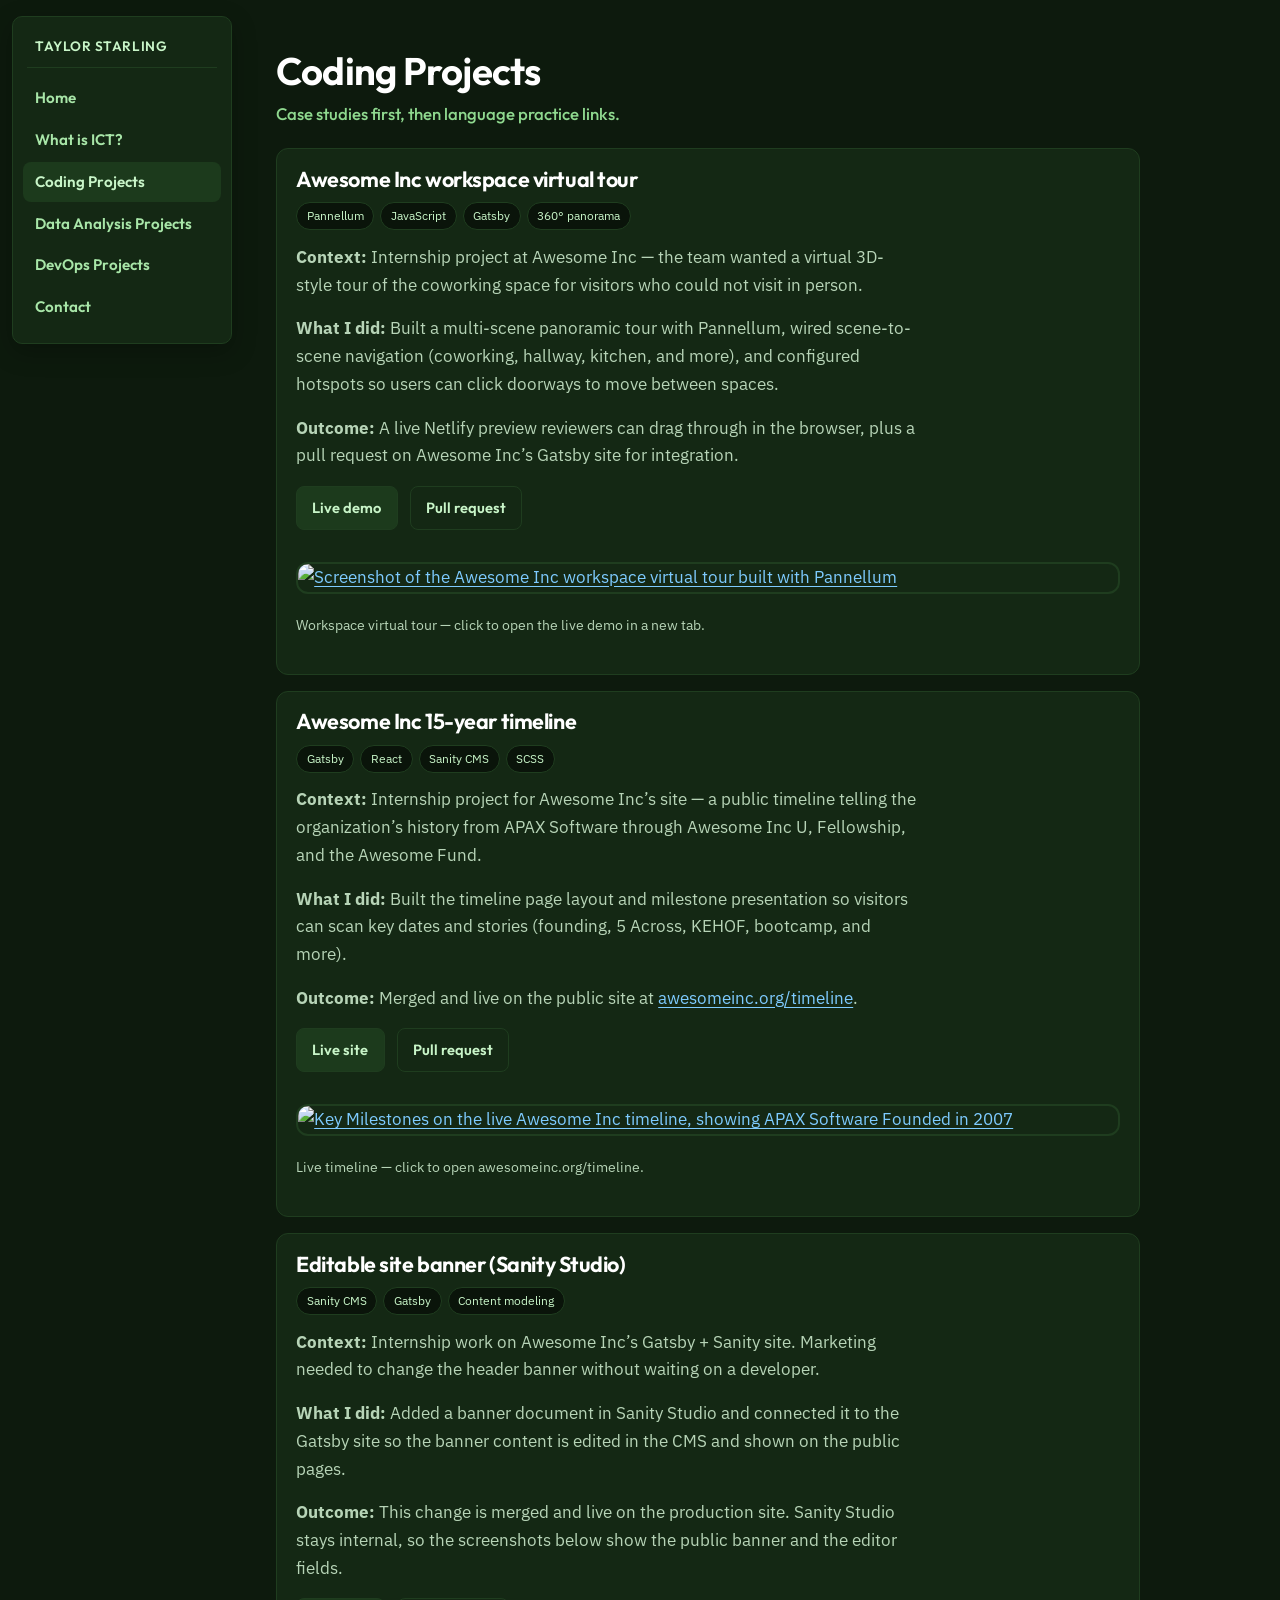
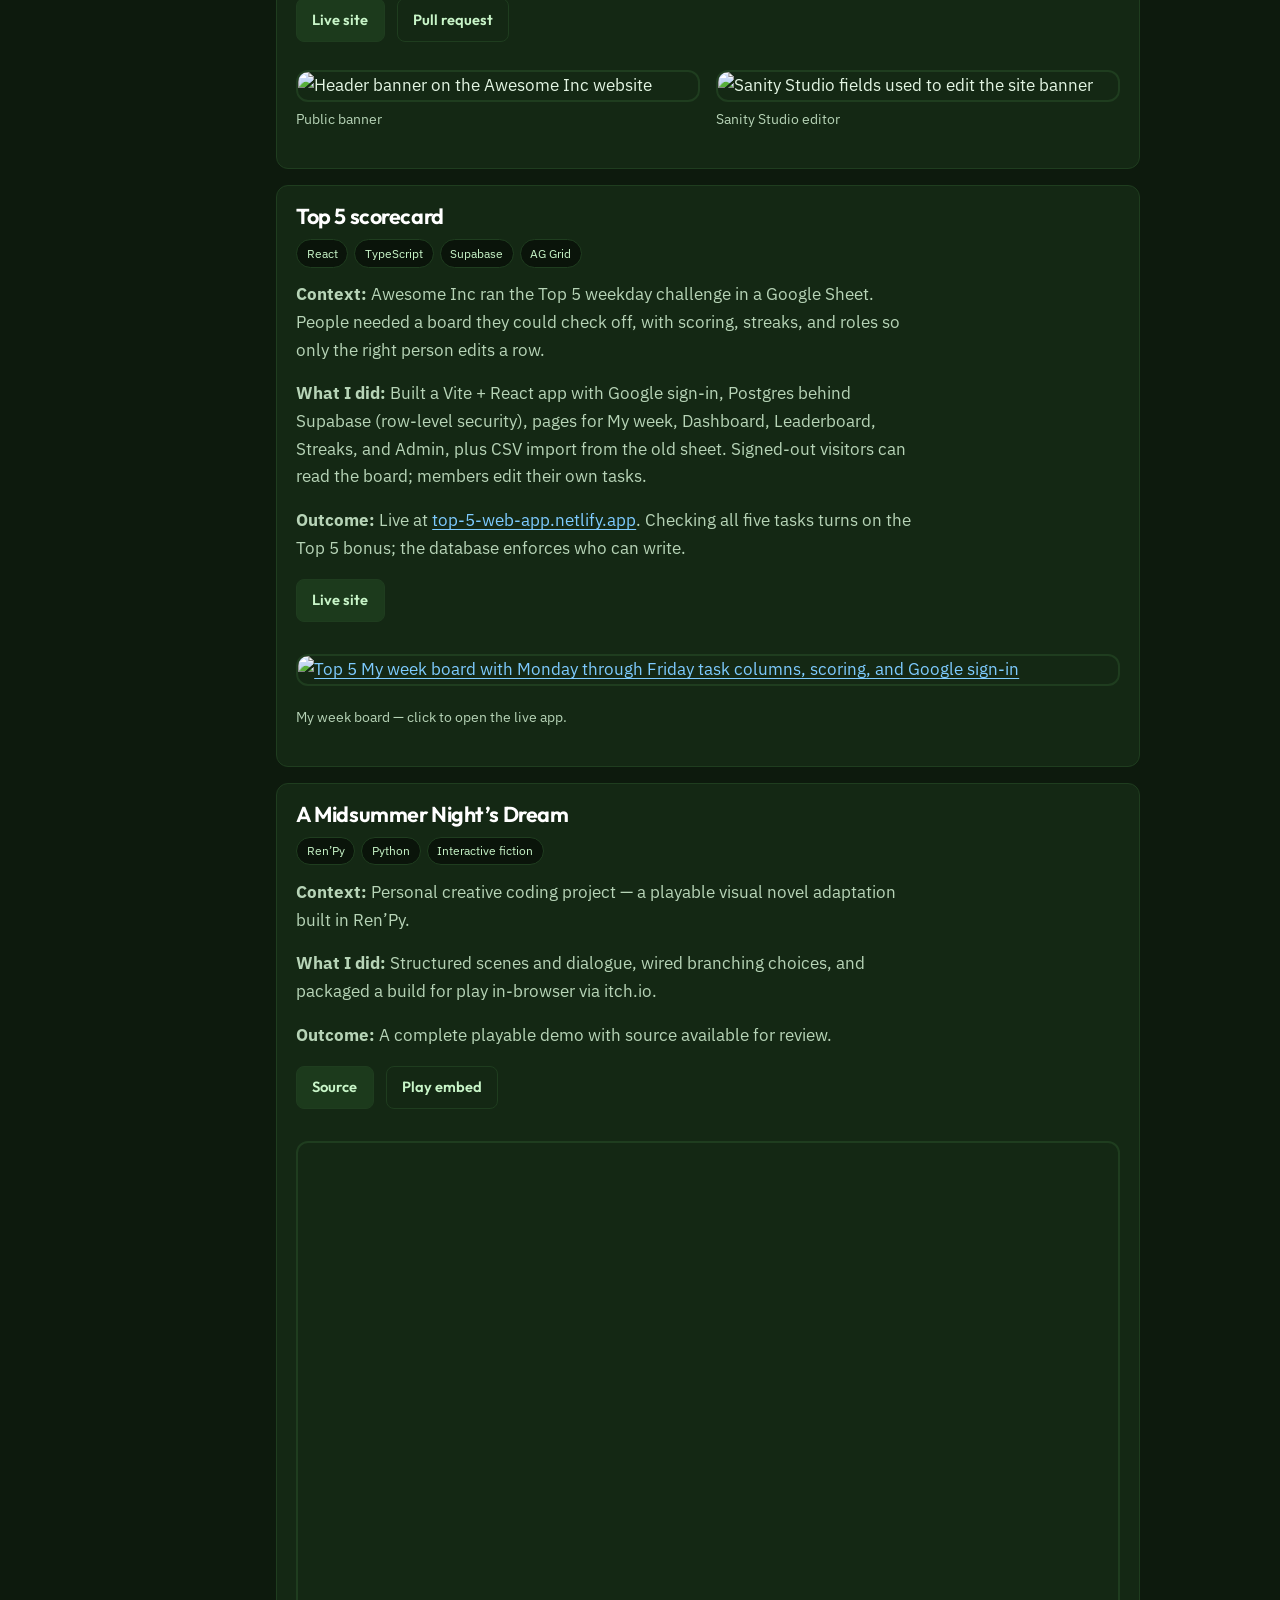
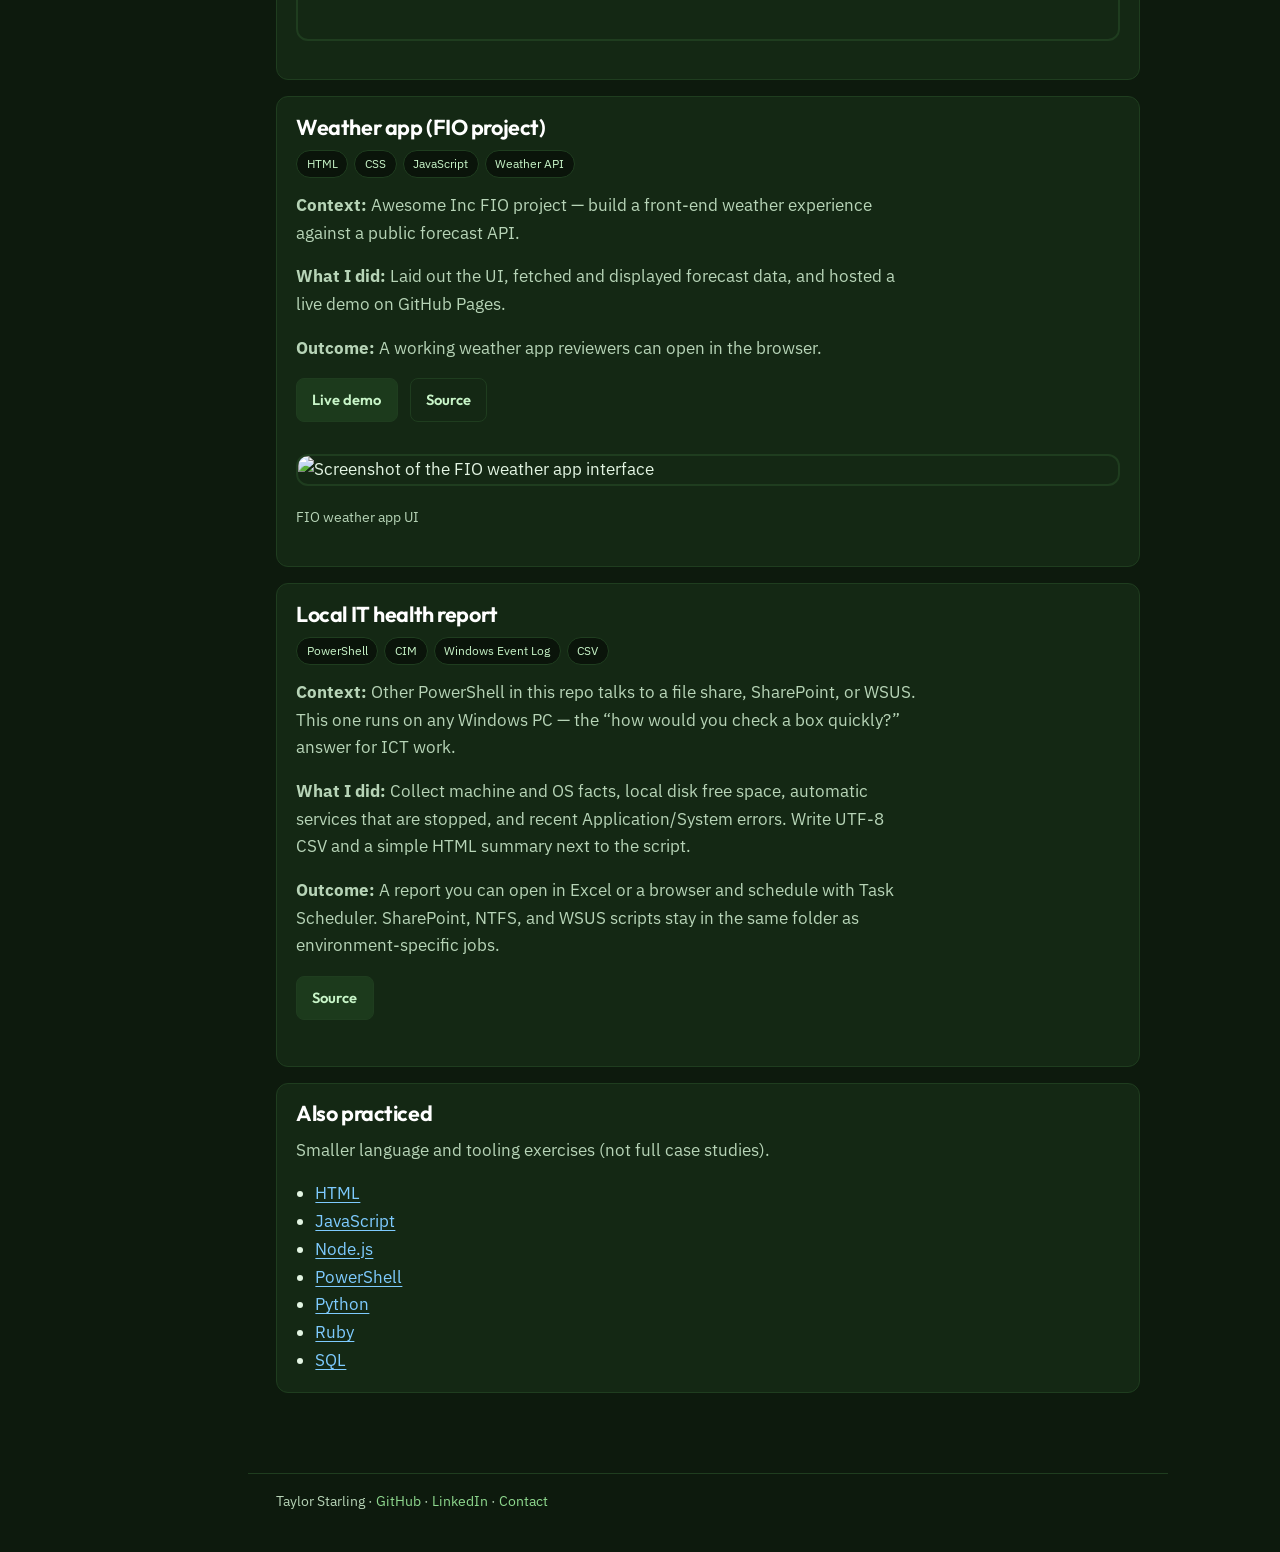
==== Coding_Projects.html @ edfb530f "Added site files" ====
<!DOCTYPE html>
<html lang="en">
  <head>
    <meta charset="UTF-8" />
    <meta name="viewport" content="width=device-width, initial-scale=1.0" />
    <meta
      name="description"
      content="Coding case studies by Taylor Starling: Awesome Inc virtual tour, timeline page, Sanity CMS work, and more."
    />
    <meta property="og:type" content="website" />
    <meta property="og:title" content="Coding Projects — Taylor Starling" />
    <meta
      property="og:description"
      content="Awesome Inc virtual tour, 15-year timeline, Sanity CMS banners, and coding practice examples."
    />
    <meta
      property="og:url"
      content="https://taystarlingtech.neocities.org/Coding_Projects.html"
    />
    <meta
      property="og:image"
      content="https://taystarlingtech.neocities.org/images/greenflowerstech.jpg"
    />
    <meta name="twitter:card" content="summary_large_image" />

    <title>Coding Projects — Taylor Starling</title>

    <link href="/style.css" rel="stylesheet" type="text/css" media="all" />
    <link rel="icon" type="image/png" href="/images/GreenTea.png" />
  </head>

  <body>
    <nav class="sidenav" aria-label="Primary">
      <p class="nav-brand">Taylor Starling</p>
      <a href="/index.html">Home</a>
      <a href="/What_Is_ICT.html">What is ICT?</a>
      <a href="/Coding_Projects.html" aria-current="page">Coding Projects</a>
      <a href="/Data_Analysis_Projects.html">Data Analysis Projects</a>
      <a href="/DevOps_Projects.html">DevOps Projects</a>
      <a href="/Contact.html">Contact</a>
    </nav>

    <main class="main">
      <h1>Coding Projects</h1>
      <p class="tagline">Case studies first, then language practice links.</p>

      <article class="card">
        <h2>Awesome Inc workspace virtual tour</h2>
        <p class="stack">
          <span>Pannellum</span>
          <span>JavaScript</span>
          <span>Gatsby</span>
          <span>360° panorama</span>
        </p>
        <p>
          <strong>Context:</strong> Internship project at Awesome Inc — the team
          wanted a virtual 3D-style tour of the coworking space for visitors
          who could not visit in person.
        </p>
        <p>
          <strong>What I did:</strong> Built a multi-scene panoramic tour with
          Pannellum, wired scene-to-scene navigation (coworking, hallway,
          kitchen, and more), and configured hotspots so users can click
          doorways to move between spaces.
        </p>
        <p>
          <strong>Outcome:</strong> A live Netlify preview reviewers can drag
          through in the browser, plus a pull request on Awesome Inc’s Gatsby
          site for integration.
        </p>
        <p>
          <a class="cta" href="https://pannellum-test--ainc-gatsby-sanity.netlify.app/workspace/tour/">Live demo</a>
          <a class="cta cta-secondary" href="https://github.com/ainc/ainc-gatsby-sanity/pull/579">Pull request</a>
        </p>

        <figure>
          <a href="https://pannellum-test--ainc-gatsby-sanity.netlify.app/workspace/tour/">
            <img
              src="/images/ainc_Pannellum_screenshot.png"
              alt="Screenshot of the Awesome Inc workspace virtual tour built with Pannellum"
              class="responsive"
            />
          </a>
          <figcaption>
            Workspace virtual tour — click to open the live demo in a new tab.
          </figcaption>
        </figure>
      </article>

      <article class="card" id="ainc-timeline">
        <h2>Awesome Inc 15-year timeline</h2>
        <p class="stack">
          <span>Gatsby</span>
          <span>React</span>
          <span>Sanity CMS</span>
          <span>SCSS</span>
        </p>
        <p>
          <strong>Context:</strong> Internship project for Awesome Inc’s site —
          a public timeline telling the organization’s history from APAX
          Software through Awesome Inc U, Fellowship, and the Awesome Fund.
        </p>
        <p>
          <strong>What I did:</strong> Built the timeline page layout and
          milestone presentation so visitors can scan key dates and stories
          (founding, 5 Across, KEHOF, bootcamp, and more).
        </p>
        <p>
          <strong>Outcome:</strong> Merged and live on the public site at
          <a href="https://awesomeinc.org/timeline/">awesomeinc.org/timeline</a>.
        </p>
        <p>
          <a class="cta" href="https://awesomeinc.org/timeline/">Live site</a>
          <a class="cta cta-secondary" href="https://github.com/ainc/ainc-gatsby-sanity/pull/580">Pull request</a>
        </p>
        <figure>
          <a href="https://awesomeinc.org/timeline/">
            <img
              src="/images/timelinesnip.png"
              alt="Key Milestones on the live Awesome Inc timeline, showing APAX Software Founded in 2007"
              class="responsive"
            />
          </a>
          <figcaption>
            Live timeline — click to open awesomeinc.org/timeline.
          </figcaption>
        </figure>
      </article>

      <article class="card">
        <h2>Editable site banner (Sanity Studio)</h2>
        <p class="stack">
          <span>Sanity CMS</span>
          <span>Gatsby</span>
          <span>Content modeling</span>
        </p>
        <p>
          <strong>Context:</strong> Internship work on Awesome Inc’s Gatsby +
          Sanity site. Marketing needed to change the header banner without
          waiting on a developer.
        </p>
        <p>
          <strong>What I did:</strong> Added a banner document in Sanity Studio
          and connected it to the Gatsby site so the banner content is edited
          in the CMS and shown on the public pages.
        </p>
        <p>
          <strong>Outcome:</strong> This change is merged and live on the
          production site. Sanity Studio stays internal, so the screenshots
          below show the public banner and the editor fields.
        </p>
        <p>
          <a class="cta" href="https://www.awesomeinc.org/">Live site</a>
          <a class="cta cta-secondary" href="https://github.com/ainc/ainc-gatsby-sanity/pull/586">Pull request</a>
        </p>
        <div class="gallery">
          <figure>
            <img
              src="/images/BannerSnip.png"
              alt="Header banner on the Awesome Inc website"
              class="responsive"
            />
            <figcaption>Public banner</figcaption>
          </figure>
          <figure>
            <img
              src="/images/studioCMSBanner.png"
              alt="Sanity Studio fields used to edit the site banner"
              class="responsive"
            />
            <figcaption>Sanity Studio editor</figcaption>
          </figure>
        </div>
      </article>

      <article class="card" id="top-5">
        <h2>Top 5 scorecard</h2>
        <p class="stack">
          <span>React</span>
          <span>TypeScript</span>
          <span>Supabase</span>
          <span>AG Grid</span>
        </p>
        <p>
          <strong>Context:</strong> Awesome Inc ran the Top 5 weekday challenge
          in a Google Sheet. People needed a board they could check off, with
          scoring, streaks, and roles so only the right person edits a row.
        </p>
        <p>
          <strong>What I did:</strong> Built a Vite + React app with Google
          sign-in, Postgres behind Supabase (row-level security), pages for
          My week, Dashboard, Leaderboard, Streaks, and Admin, plus CSV import
          from the old sheet. Signed-out visitors can read the board; members
          edit their own tasks.
        </p>
        <p>
          <strong>Outcome:</strong> Live at
          <a href="https://top-5-web-app.netlify.app/">top-5-web-app.netlify.app</a>.
          Checking all five tasks turns on the Top 5 bonus; the database
          enforces who can write.
        </p>
        <p>
          <a class="cta" href="https://top-5-web-app.netlify.app/">Live site</a>
        </p>
        <figure>
          <a href="https://top-5-web-app.netlify.app/">
            <img
              src="/images/top5snip.png"
              alt="Top 5 My week board with Monday through Friday task columns, scoring, and Google sign-in"
              class="responsive"
            />
          </a>
          <figcaption>
            My week board — click to open the live app.
          </figcaption>
        </figure>
      </article>

      <article class="card">
        <h2>A Midsummer Night’s Dream</h2>
        <p class="stack">
          <span>Ren’Py</span>
          <span>Python</span>
          <span>Interactive fiction</span>
        </p>
        <p>
          <strong>Context:</strong> Personal creative coding project — a playable
          visual novel adaptation built in Ren’Py.
        </p>
        <p>
          <strong>What I did:</strong> Structured scenes and dialogue, wired
          branching choices, and packaged a build for play in-browser via itch.io.
        </p>
        <p>
          <strong>Outcome:</strong> A complete playable demo with source available
          for review.
        </p>
        <p>
          <a class="cta" href="https://github.com/taystarlingtech/A-Midsummer-Nights-Dream">Source</a>
          <a class="cta cta-secondary" href="https://itch.io/embed-upload/17731059?color=333333">Play embed</a>
        </p>

        <div class="game-container">
          <iframe
            src="https://itch.io/embed-upload/17731059?color=333333"
            title="A Midsummer Night’s Dream — playable embed"
            allow="fullscreen; autoplay; encrypted-media"
            allowfullscreen
            loading="eager"
            width="100%"
            height="100%">
          </iframe>
        </div>
      </article>

      <article class="card">
        <h2>Weather app (FIO project)</h2>
        <p class="stack">
          <span>HTML</span>
          <span>CSS</span>
          <span>JavaScript</span>
          <span>Weather API</span>
        </p>
        <p>
          <strong>Context:</strong> Awesome Inc FIO project — build a front-end
          weather experience against a public forecast API.
        </p>
        <p>
          <strong>What I did:</strong> Laid out the UI, fetched and displayed
          forecast data, and hosted a live demo on GitHub Pages.
        </p>
        <p>
          <strong>Outcome:</strong> A working weather app reviewers can open in
          the browser.
        </p>
        <p>
          <a class="cta" href="https://taystarlingtech.github.io/Awesome-Inc-FIO-Project/">Live demo</a>
          <a class="cta cta-secondary" href="https://github.com/taystarlingtech/Awesome-Inc-FIO-Project">Source</a>
        </p>
        <figure>
          <img
            src="/images/FIO_App_Snap.png"
            alt="Screenshot of the FIO weather app interface"
            class="responsive"
          />
          <figcaption>FIO weather app UI</figcaption>
        </figure>
      </article>

      <article class="card" id="it-health-report">
        <h2>
          <a href="https://github.com/taystarlingtech/Coding-Practice-Examples/tree/main/Powershell/Local%20IT%20Health%20Report">Local IT health report</a>
        </h2>
        <p class="stack">
          <span>PowerShell</span>
          <span>CIM</span>
          <span>Windows Event Log</span>
          <span>CSV</span>
        </p>
        <p>
          <strong>Context:</strong> Other PowerShell in this repo talks to a
          file share, SharePoint, or WSUS. This one runs on any Windows PC —
          the “how would you check a box quickly?” answer for ICT work.
        </p>
        <p>
          <strong>What I did:</strong> Collect machine and OS facts, local disk
          free space, automatic services that are stopped, and recent
          Application/System errors. Write UTF-8 CSV and a simple HTML summary
          next to the script.
        </p>
        <p>
          <strong>Outcome:</strong> A report you can open in Excel or a browser
          and schedule with Task Scheduler. SharePoint, NTFS, and WSUS scripts
          stay in the same folder as environment-specific jobs.
        </p>
        <p>
          <a class="cta" href="https://github.com/taystarlingtech/Coding-Practice-Examples/tree/main/Powershell/Local%20IT%20Health%20Report">Source</a>
        </p>
      </article>

      <article class="card">
        <h2>
          <a href="https://github.com/taystarlingtech/Coding-Practice-Examples">
            Also practiced
          </a>
        </h2>
        <p>Smaller language and tooling exercises (not full case studies).</p>
        <ul class="project-list">
          <li>
            <a href="https://github.com/taystarlingtech/Coding-Practice-Examples/tree/main/HTML">HTML</a>
          </li>
          <li>
            <a href="https://github.com/taystarlingtech/Coding-Practice-Examples/tree/main/Javascript/">JavaScript</a>
          </li>
          <li>
            <a href="https://github.com/taystarlingtech/Coding-Practice-Examples/tree/main/Node%20JS">Node.js</a>
          </li>
          <li>
            <a href="https://github.com/taystarlingtech/Coding-Practice-Examples/tree/main/Powershell">PowerShell</a>
          </li>
          <li>
            <a href="https://github.com/taystarlingtech/Coding-Practice-Examples/tree/main/Python">Python</a>
          </li>
          <li>
            <a href="https://github.com/taystarlingtech/Coding-Practice-Examples/tree/main/Ruby">Ruby</a>
          </li>
          <li>
            <a href="https://github.com/taystarlingtech/Coding-Practice-Examples/tree/main/SQL">SQL</a>
          </li>
        </ul>
      </article>
    </main>

    <footer class="site-footer">
      <p>
        Taylor Starling ·
        <a href="https://github.com/taystarlingtech">GitHub</a> ·
        <a href="https://www.linkedin.com/in/taystarlingtech">LinkedIn</a> ·
        <a href="/Contact.html">Contact</a>
      </p>
    </footer>
  </body>
</html>
---- style.css ----
@import url("https://fonts.googleapis.com/css2?family=Outfit:wght@400;500;600;700&family=IBM+Plex+Sans:wght@400;500;600&display=swap");

:root {
  --bg: #0d1a0d;
  --bg-elevated: #142814;
  --bg-hover: #1c3a1c;
  --border: #1f3d1f;
  --text: #e3f5e3;
  --muted: #b7d4b7;
  --accent: #8fd98f;
  --accent-strong: #c8f5c8;
  --link: #7ecbff;
  --nav-width: 220px;
  --radius: 10px;
}

*,
*::before,
*::after {
  box-sizing: border-box;
}

html {
  scroll-behavior: smooth;
}

/* Base page styling */
body {
  background-color: #0d1a0d; /* deep forest green */
  background:
    radial-gradient(1200px 600px at 10% -10%, #163316 0%, transparent 55%),
    var(--bg);
  color: #e3f5e3; /* soft light green */
  font-family: "IBM Plex Sans", Verdana, sans-serif;
  font-size: 1.05rem;
  line-height: 1.65;
  margin: 0;
  padding: 0;
}

h1, h2, h3 {
  font-family: Outfit, Verdana, sans-serif;
  font-weight: 650;
  line-height: 1.2;
  letter-spacing: -0.02em;
  color: #fff;
}

h1 { font-size: clamp(1.8rem, 3vw, 2.4rem); margin: 0 0 0.4rem; }
h2 { font-size: 1.35rem; margin: 1.6rem 0 0.6rem; }

h2 a {
  color: inherit;
  text-decoration: none;
}

h2 a:hover {
  color: var(--accent-strong);
  text-decoration: underline;
}

p { margin: 0 0 1rem; max-width: 62ch; color: var(--muted); }

a {
  color: var(--link);
  text-underline-offset: 3px;
}

a:hover { color: #fff; }

.nav-brand {
  margin: 0 4px 10px;
  padding: 4px 8px 10px;
  border-bottom: 1px solid var(--border);
  font-family: Outfit, sans-serif;
  font-size: 0.85rem;
  font-weight: 600;
  letter-spacing: 0.04em;
  text-transform: uppercase;
  color: var(--accent-strong);
  max-width: none;
}

.cta {
  display: inline-block;
  margin: 0 0.5rem 0.75rem 0;
  padding: 0.55rem 0.95rem;
  border-radius: 8px;
  background: var(--bg-hover);
  border: 1px solid var(--border);
  color: var(--accent-strong);
  font-family: Outfit, sans-serif;
  font-size: 0.92rem;
  font-weight: 600;
  text-decoration: none;
}

.cta:hover {
  color: #fff;
  background: #234723;
}

.cta-secondary {
  background: transparent;
}

/* Sidebar navigation (desktop) */
.sidenav {
  width: var(--nav-width);
  position: fixed;
  z-index: 1000;
  top: 16px;
  left: 12px;
  background: #142814; /* dark muted green */
  overflow-x: hidden;
  padding: 14px 10px;
  border-radius: var(--radius);
  border: 1px solid #1f3d1f;
  box-shadow: 0 8px 24px rgba(0, 0, 0, 0.25);
}

.sidenav a {
  padding: 10px 12px;
  margin: 2px 0;
  text-decoration: none;
  font-size: 0.95rem;
  color: #a8e6a8; /* accessible green */
  display: block;
  font-weight: 600;
  font-family: Outfit, sans-serif;
  line-height: 1.3;
  border-radius: 8px;
}

.sidenav a:hover,
.sidenav a:focus-visible {
  color: #ffffff; /* high contrast */
  background-color: #1c3a1c;
  outline: none;
}

.sidenav a[aria-current="page"] {
  background: var(--bg-hover);
  color: var(--accent-strong);
}

/* Main content area */
.main {
  margin-left: calc(var(--nav-width) + 28px); /* space for sidebar */
  margin-top: 24px;
  padding: 24px 28px 64px;
  font-size: 1.05rem;
  line-height: 1.65;
  color: #e3f5e3;
  width: auto;
  max-width: 920px;
  min-height: 100vh; /* ensures content doesn't collapse */
}

/* Replace WordPress block behavior */
.content-block {
  width: 100%;
  max-width: none;
  margin: 1.5rem 0; /* increased spacing so links don't hide */
}

/* Responsive images */
.responsive {
  max-width: min(100%, 640px);
  height: auto;
  display: block;
  margin: 1.25rem 0;
  border-radius: 12px;
  border: 2px solid #1f3d1f;
}

/* Responsive iframe wrapper */
.game-container {
  position: relative;
  width: 100%;
  max-width: 800px;      /* centers nicely */
  height: 500px;         /* FIXED height so it doesn't push content down */
  margin: 20px 0;        /* sits with the text column */
  overflow: hidden;
  border-radius: 12px;
  border: 2px solid #1f3d1f;
}

/* Make iframe fill the container */
.game-container iframe {
  position: absolute;
  top: 0;
  left: 0;
  width: 100%;
  height: 100%;
  border: none;
  display: block;
}

/* Optional extras — only apply if you add these classes in HTML later */
.card {
  background: var(--bg-elevated);
  border: 1px solid var(--border);
  border-radius: 12px;
  padding: 1.1rem 1.2rem;
  margin: 1rem 0;
  max-width: none;
}

.card h2 { margin-top: 0; }

.card .responsive,
.card .game-container {
  max-width: 100%;
}

.code-sample {
  margin: 1rem 0 0.4rem;
  padding: 0.9rem 1rem;
  overflow-x: auto;
  max-width: 100%;
  background: #0a140a;
  border: 1px solid var(--border);
  border-radius: 8px;
  color: #d7f0d7;
  font-family: "IBM Plex Mono", Consolas, "Courier New", monospace;
  font-size: 0.78rem;
  line-height: 1.45;
}

.code-sample code {
  font-family: inherit;
  white-space: pre;
}

.artifact-note {
  margin: 0 0 0.25rem;
  font-size: 0.85rem;
  color: var(--muted);
  max-width: none;
}

figure {
  margin: 0 0 1.25rem;
}

figcaption {
  margin-top: 0.4rem;
  font-size: 0.85rem;
  color: var(--muted);
}

.gallery {
  display: grid;
  grid-template-columns: repeat(auto-fit, minmax(240px, 1fr));
  gap: 1rem;
}

.gallery .responsive {
  width: 100%;
  max-width: none;
  margin: 0;
}

.project-list {
  margin: 0.5rem 0 0;
  padding-left: 1.2rem;
}

.contact-list {
  list-style: none;
  margin: 0;
  padding: 0;
  max-width: 40rem;
}

.contact-list li {
  display: grid;
  grid-template-columns: 6.5rem 1fr;
  gap: 0.75rem;
  padding: 0.75rem 0;
  border-bottom: 1px solid var(--border);
}

.contact-label {
  font-family: Outfit, sans-serif;
  font-size: 0.85rem;
  font-weight: 600;
  color: var(--accent);
}

.hero-image {
  max-width: min(100%, 520px);
}

.feature-grid {
  display: grid;
  grid-template-columns: repeat(auto-fit, minmax(min(100%, 340px), 1fr));
  gap: 0.85rem;
  margin: 0.5rem 0 1.5rem;
}

.feature-card {
  margin: 0;
}

.feature-card h3 {
  margin: 0 0 0.4rem;
  font-family: Outfit, Verdana, sans-serif;
  font-size: 1.05rem;
  font-weight: 600;
  color: #fff;
}

.feature-card h3 a {
  color: inherit;
  text-decoration: none;
}

.feature-card h3 a:hover {
  color: var(--accent-strong);
  text-decoration: underline;
}

.feature-card p {
  margin: 0;
  font-size: 0.92rem;
}

.tile-grid {
  display: grid;
  grid-template-columns: repeat(auto-fit, minmax(min(100%, 260px), 1fr));
  gap: 0.85rem;
  margin: 0.75rem 0 1.75rem;
}

.tile-card {
  margin: 0;
  display: flex;
  flex-direction: column;
}

.tile-card .tile-num {
  margin: 0 0 0.15rem;
  font-family: Outfit, sans-serif;
  font-size: 0.75rem;
  font-weight: 600;
  letter-spacing: 0.06em;
  color: var(--accent);
  max-width: none;
}

.tile-card h2 {
  margin: 0 0 0.45rem;
  font-size: 1.08rem;
}

.tile-card > p:last-of-type {
  margin-bottom: 0;
}

.tile-card .cta {
  margin-bottom: 0;
}

.tile-card figure {
  margin: 0.35rem 0 0.85rem;
}

.tile-card .responsive {
  width: 100%;
  max-width: none;
  margin: 0;
}

.stack {
  display: flex;
  flex-wrap: wrap;
  gap: 6px;
  margin: 0 0 0.85rem;
  max-width: none;
}

.stack span {
  background: #0a140a;
  border: 1px solid var(--border);
  border-radius: 999px;
  padding: 0.2rem 0.6rem;
  font-size: 0.75rem;
  color: var(--accent-strong);
}

.site-footer {
  margin-left: calc(var(--nav-width) + 28px);
  max-width: 920px;
  padding: 0 28px 40px;
  border-top: 1px solid var(--border);
}

.site-footer p {
  margin: 1rem 0 0;
  font-size: 0.85rem;
  color: var(--muted);
  max-width: none;
}

.site-footer a {
  color: var(--accent);
  text-decoration: none;
}

.site-footer a:hover {
  color: #fff;
  text-decoration: underline;
}

.skills {
  display: flex;
  flex-wrap: wrap;
  gap: 8px;
  padding: 0;
  margin: 1rem 0 1.5rem;
  list-style: none;
  max-width: none;
}

.skills li {
  background: var(--bg-elevated);
  border: 1px solid var(--border);
  border-radius: 999px;
  padding: 0.35rem 0.75rem;
  font-size: 0.85rem;
  color: var(--accent-strong);
}

.tagline {
  margin: 0 0 1.25rem;
  font-family: Outfit, sans-serif;
  font-size: 1.05rem;
  font-weight: 500;
  color: var(--accent);
  max-width: none;
}

#data-quality-checker,
#web-scraping-pipeline,
#csv-to-sql-loader,
#api-data-extractor,
#incremental-data-loader,
#sql-reporting-workshop,
#it-health-report,
#top-5,
#ainc-timeline {
  scroll-margin-top: 1rem;
}

/* Mobile layout */
@media screen and (max-width: 720px) {

  /* Top bar stays in document flow so titles are never hidden under it */
  .sidenav {
    width: 100%;
    position: sticky;
    top: 0;
    left: 0;
    z-index: 1000;
    border-radius: 0;
    padding: 8px 6px;
    text-align: center;
    background: #142814;
    border-bottom: 2px solid #1f3d1f;
    display: flex;
    flex-wrap: wrap;
    justify-content: center;
    box-shadow: none;
    overflow: visible;
  }

  .sidenav a {
    font-size: 0.82rem;
    padding: 8px 10px;
    display: inline-block;
  }

  .main {
    margin-left: 0;
    margin-top: 0;
    font-size: 17px;
    padding: 16px 16px 48px;
  }

  .game-container {
    height: 350px;   /* smaller height for phones */
    max-width: 100%;
  }

  .nav-brand {
    width: 100%;
    margin: 0 0 4px;
    padding: 2px 8px 6px;
    border-bottom: 1px solid var(--border);
    text-align: center;
  }

  .contact-list li {
    grid-template-columns: 1fr;
    gap: 0.2rem;
  }

  .site-footer {
    margin-left: 0;
    padding: 0 16px 32px;
  }

  #data-quality-checker,
  #web-scraping-pipeline,
  #csv-to-sql-loader,
  #api-data-extractor,
  #incremental-data-loader,
  #sql-reporting-workshop,
  #it-health-report,
  #top-5,
  #ainc-timeline {
    scroll-margin-top: 8rem;
  }

  h1 {
    scroll-margin-top: 8rem;
  }
}

/* Extra small screens */
@media screen and (max-width: 600px) {
  .sidenav a {
    font-size: 16px;
    padding: 8px;
  }
  .game-container {
    height: 350px;   /* smaller height for phones */
    max-width: 100%;
  }
  .main {
    font-size: 17px;
  }
}
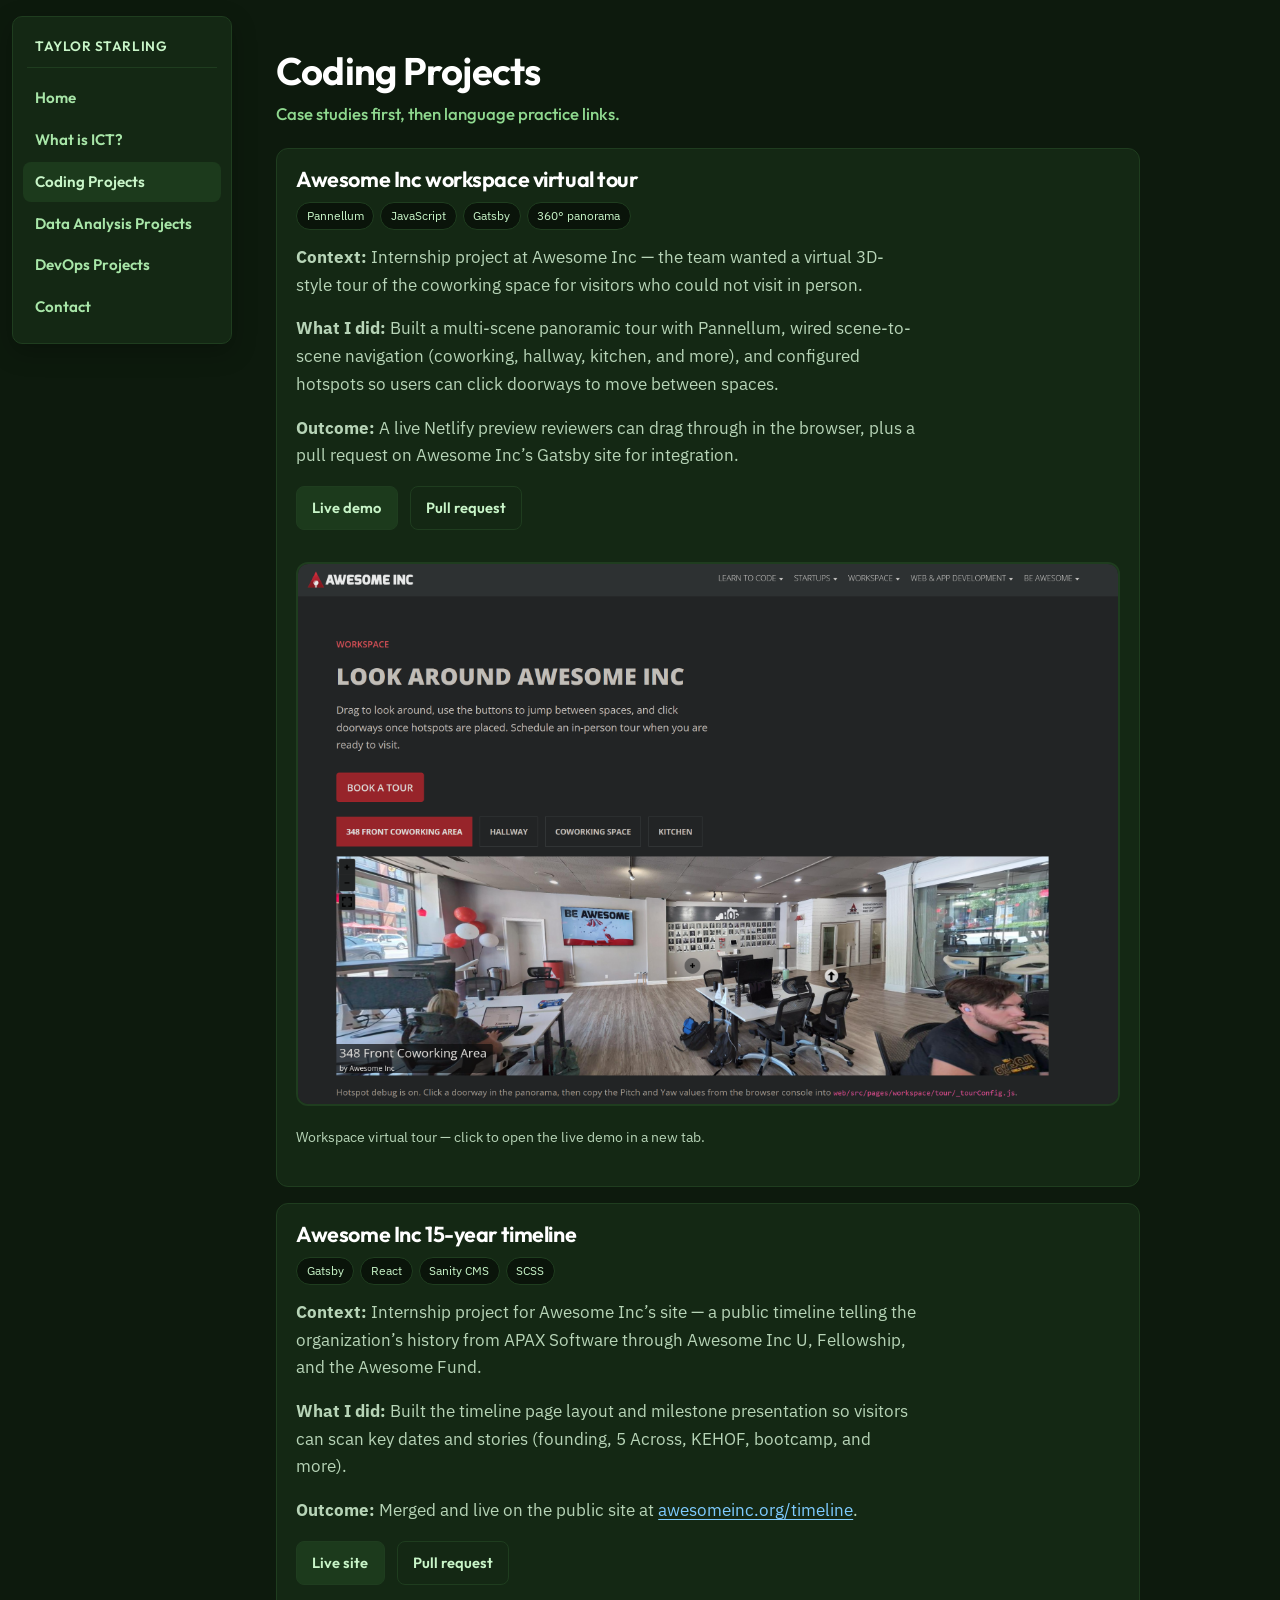
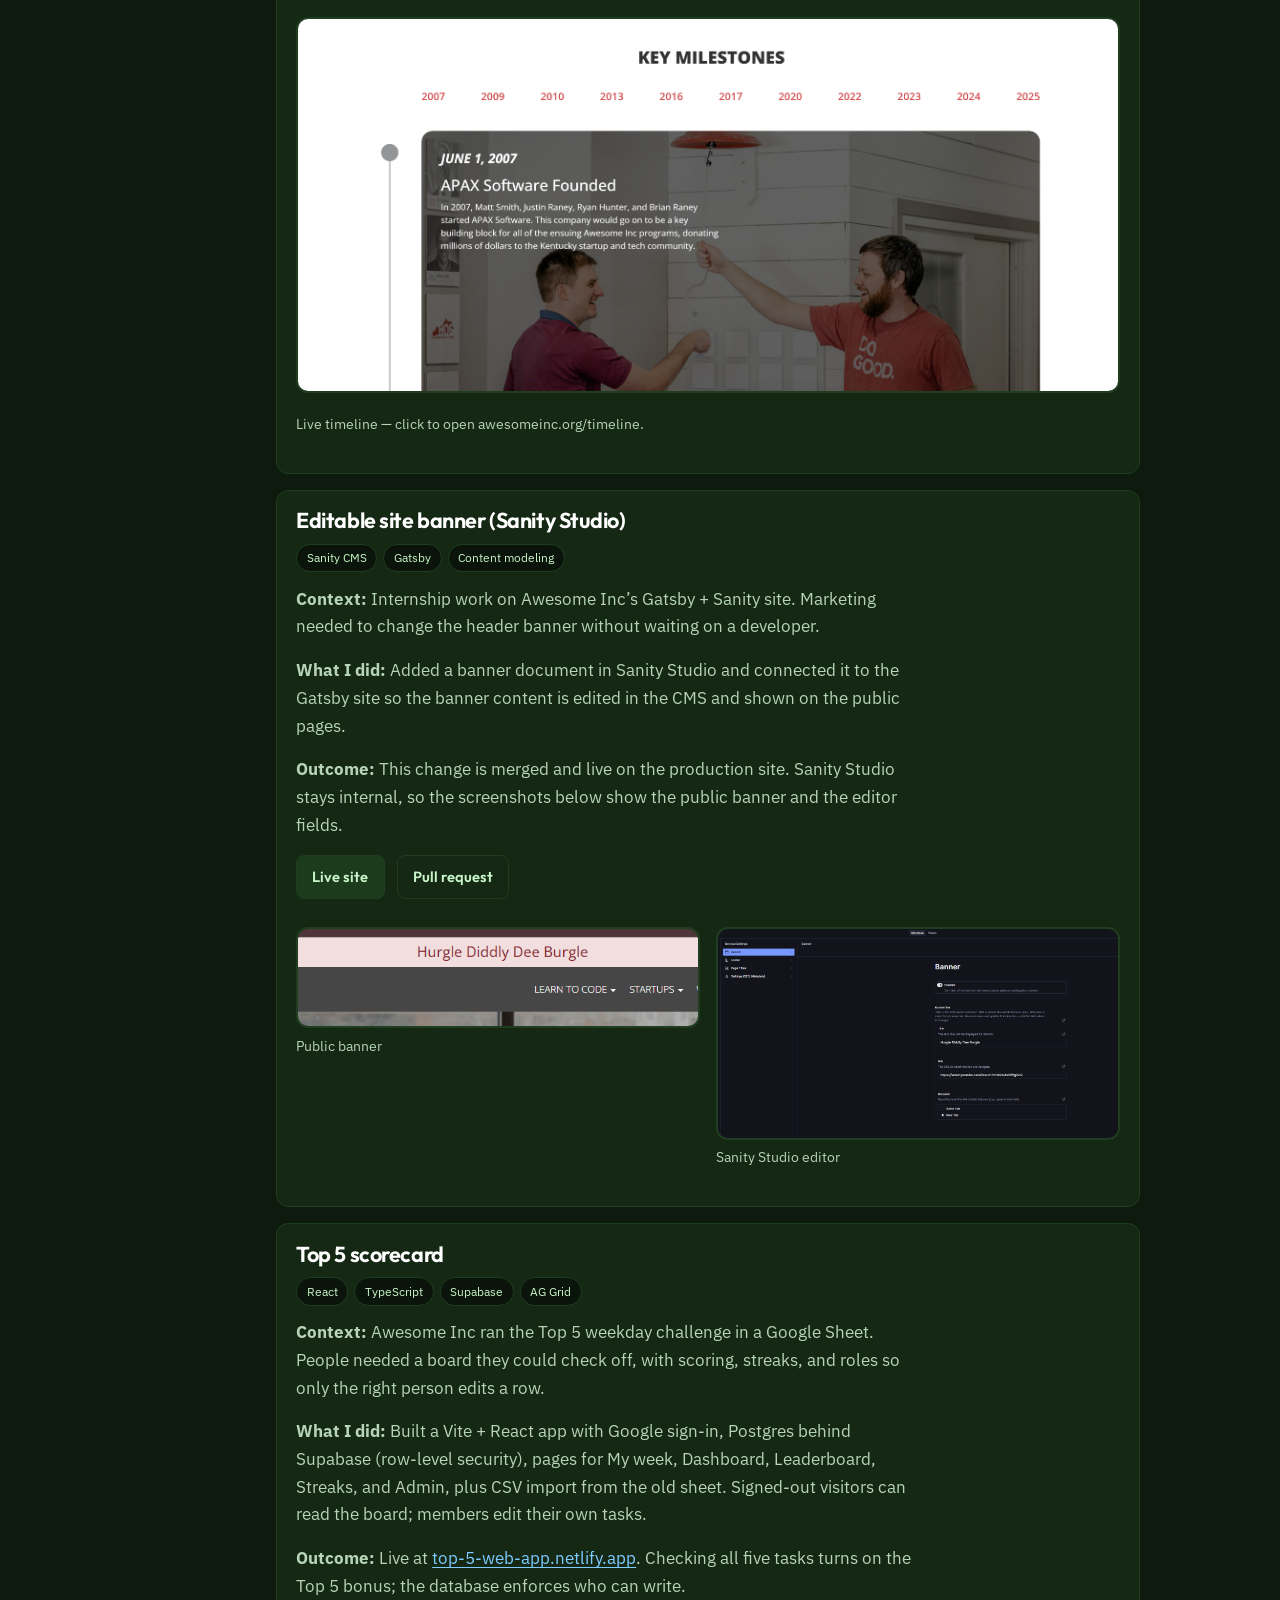
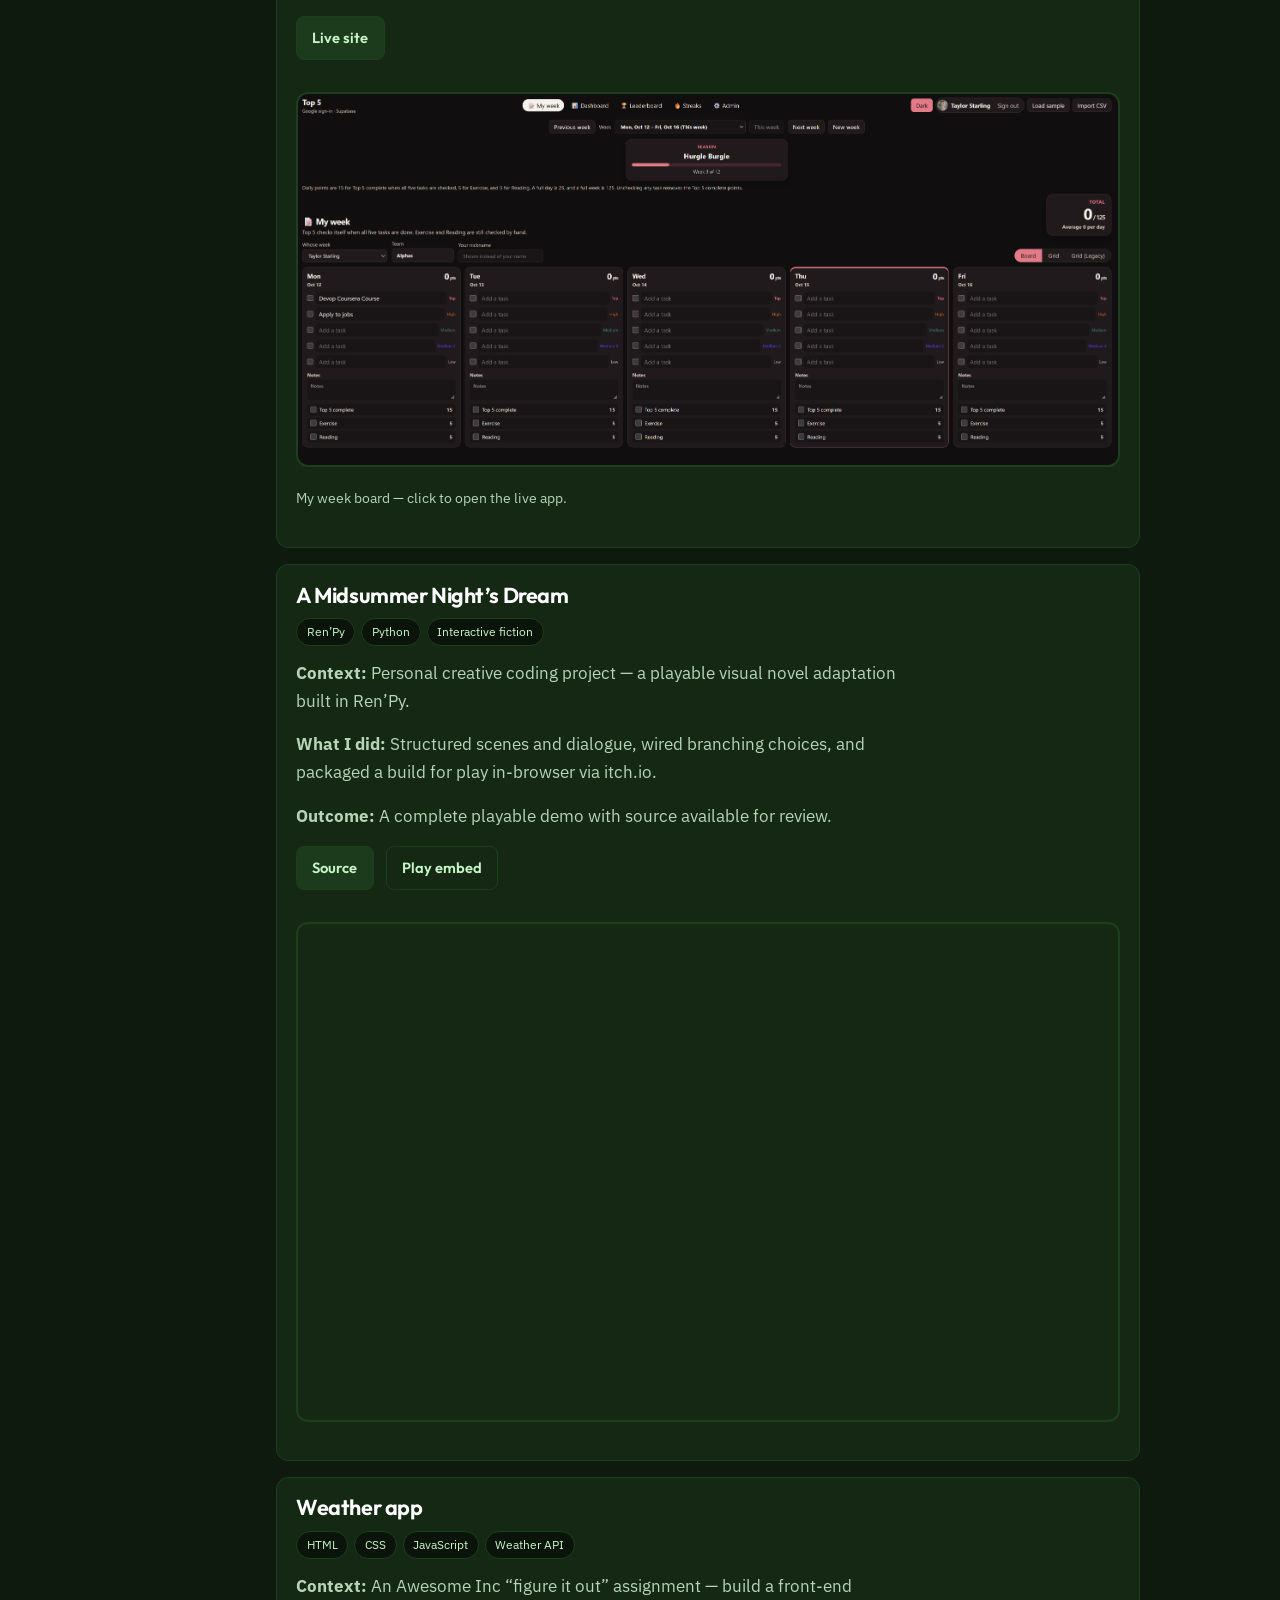
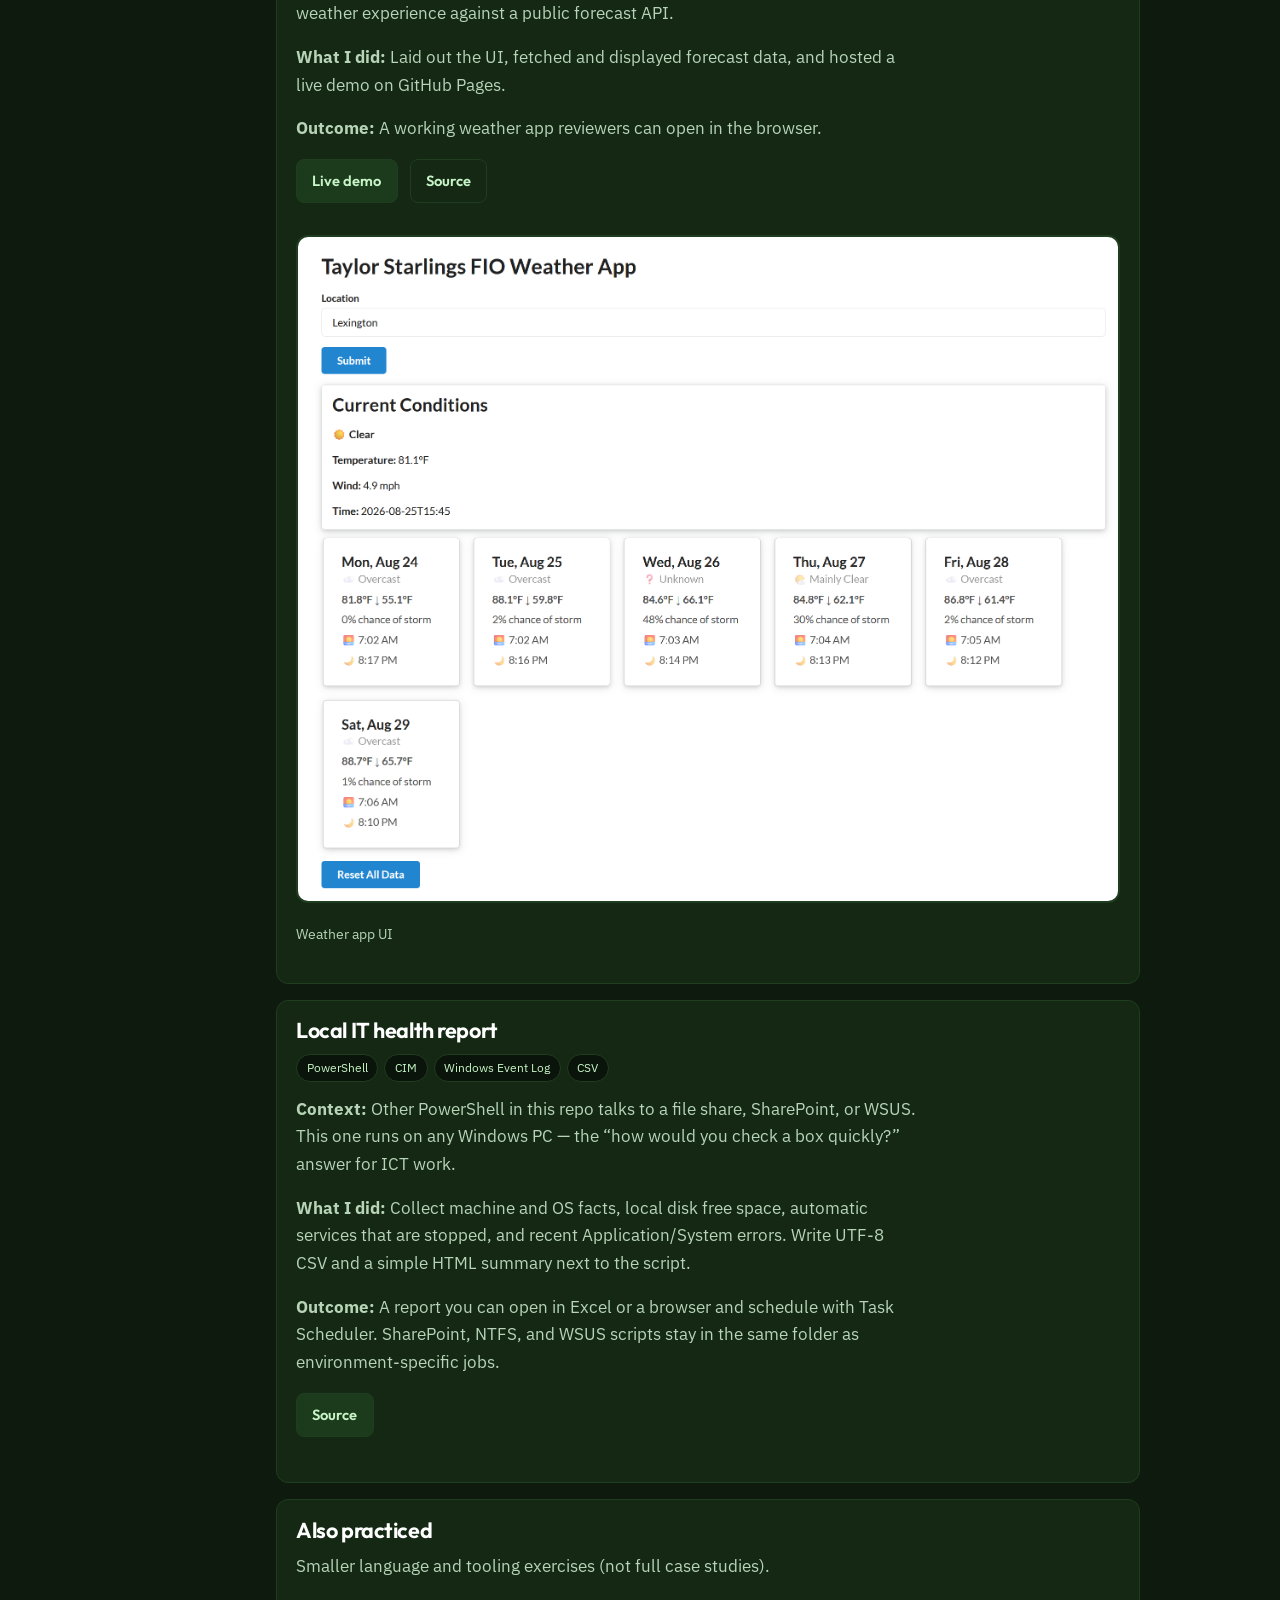
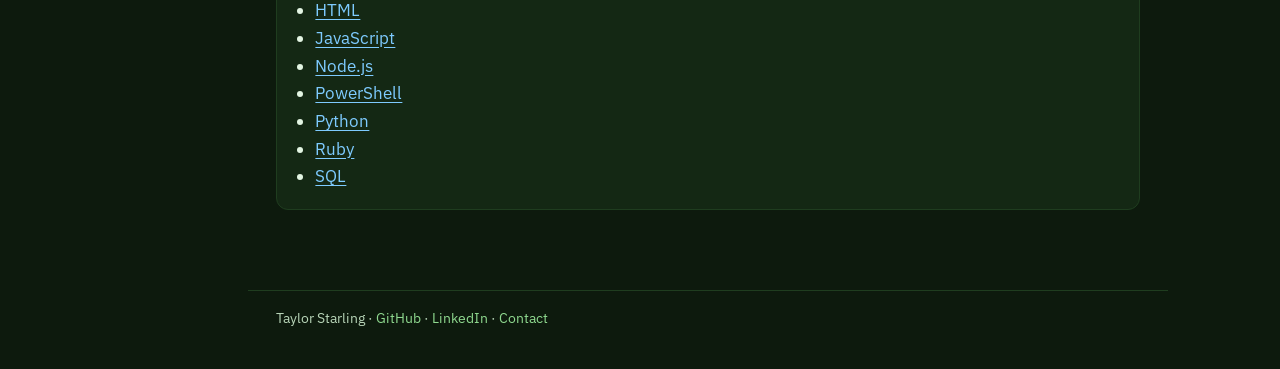
==== commit e6a45f55: "FIO means figure it out fix" ====
--- a/Coding_Projects.html
+++ b/Coding_Projects.html
@@ -254,7 +254,7 @@
       </article>
 
       <article class="card">
-        <h2>Weather app (FIO project)</h2>
+        <h2>Weather app</h2>
         <p class="stack">
           <span>HTML</span>
           <span>CSS</span>
@@ -262,8 +262,8 @@
           <span>Weather API</span>
         </p>
         <p>
-          <strong>Context:</strong> Awesome Inc FIO project — build a front-end
-          weather experience against a public forecast API.
+          <strong>Context:</strong> An Awesome Inc “figure it out” assignment —
+          build a front-end weather experience against a public forecast API.
         </p>
         <p>
           <strong>What I did:</strong> Laid out the UI, fetched and displayed
@@ -280,10 +280,10 @@
         <figure>
           <img
             src="/images/FIO_App_Snap.png"
-            alt="Screenshot of the FIO weather app interface"
+            alt="Screenshot of the weather app interface"
             class="responsive"
           />
-          <figcaption>FIO weather app UI</figcaption>
+          <figcaption>Weather app UI</figcaption>
         </figure>
       </article>
 
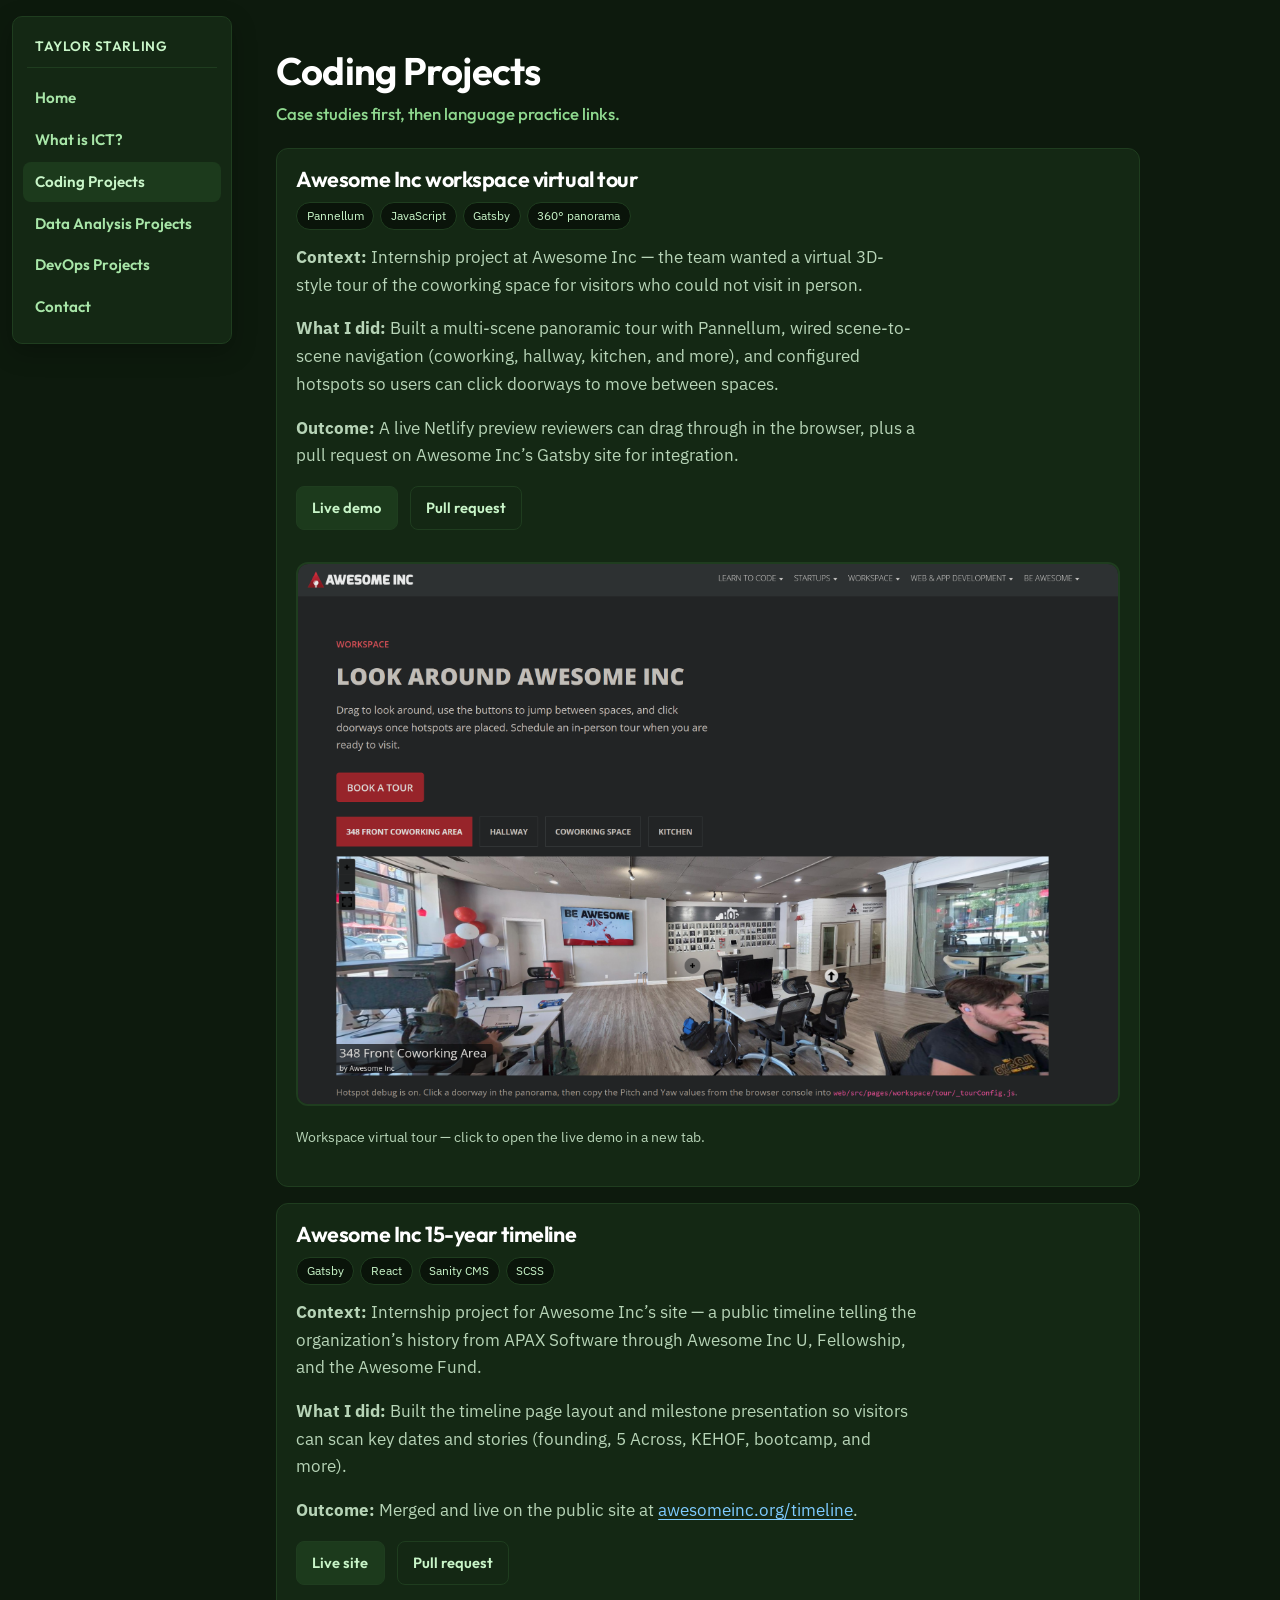
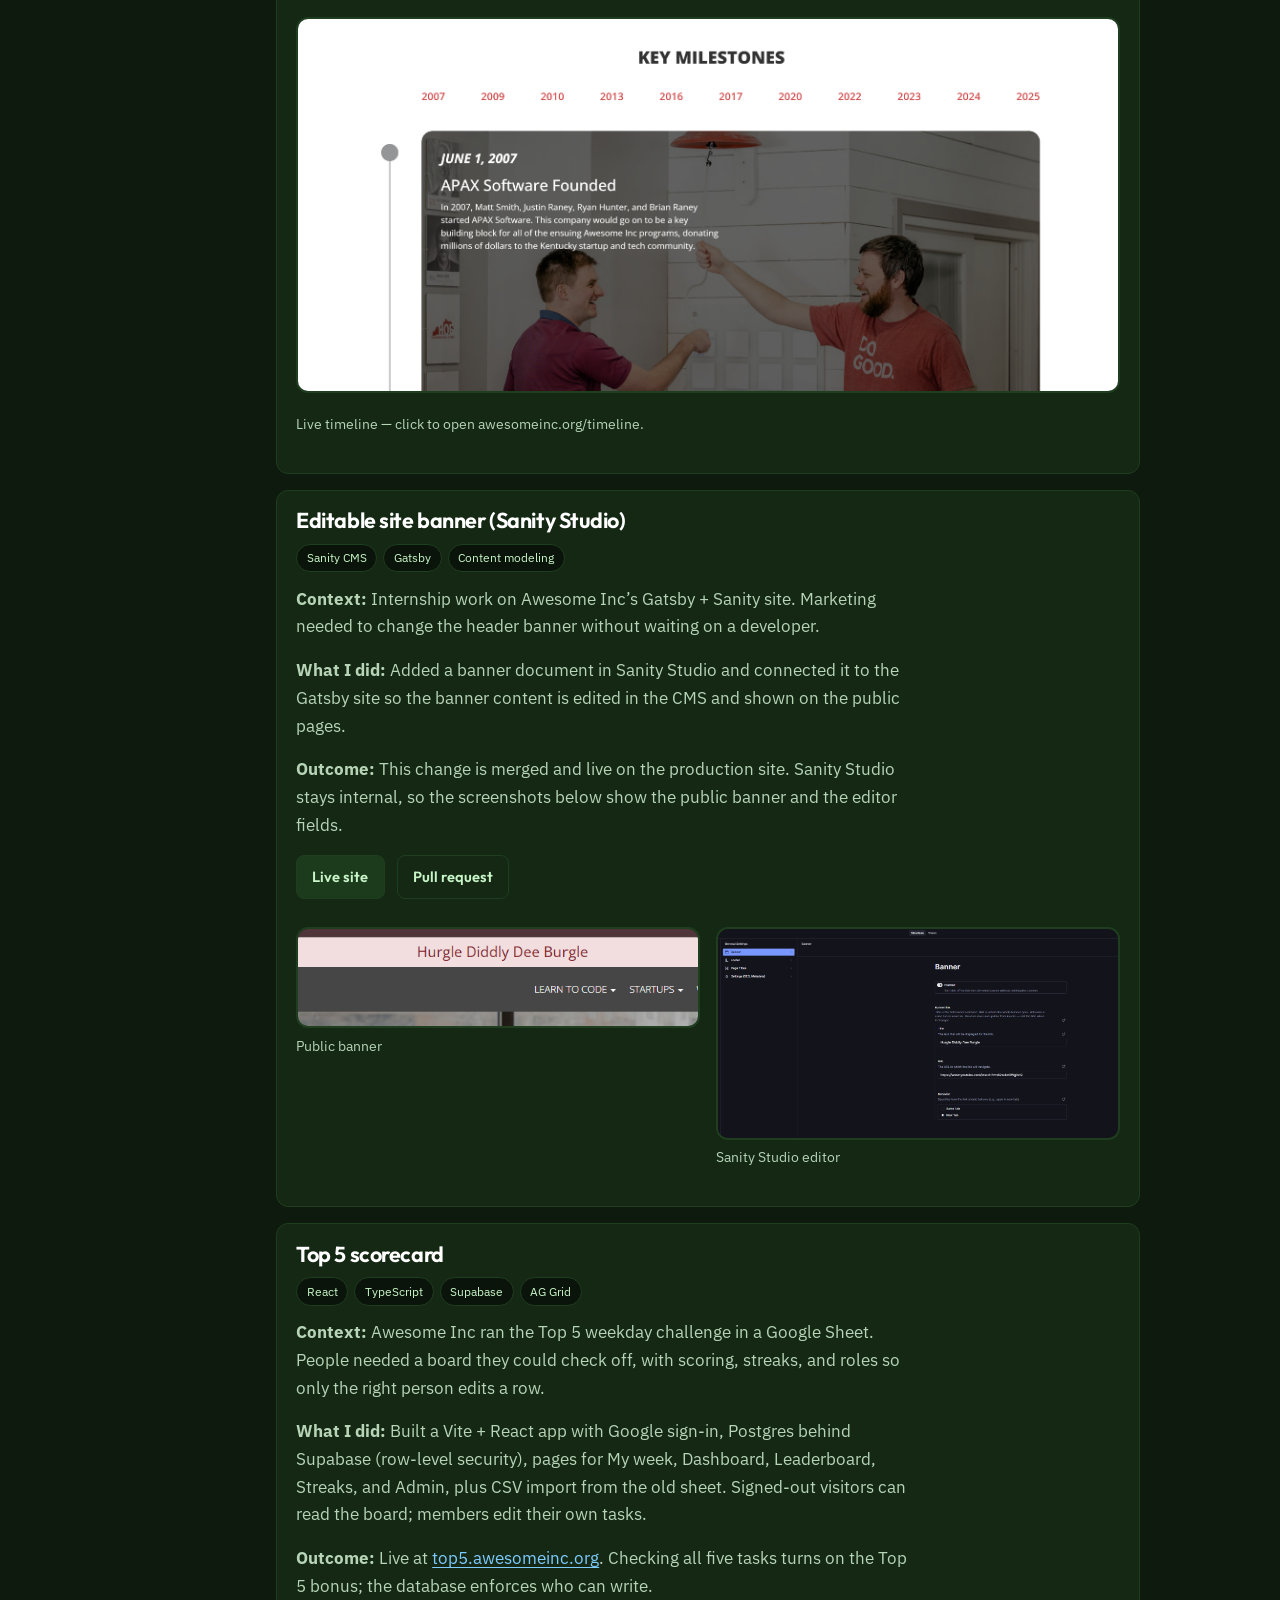
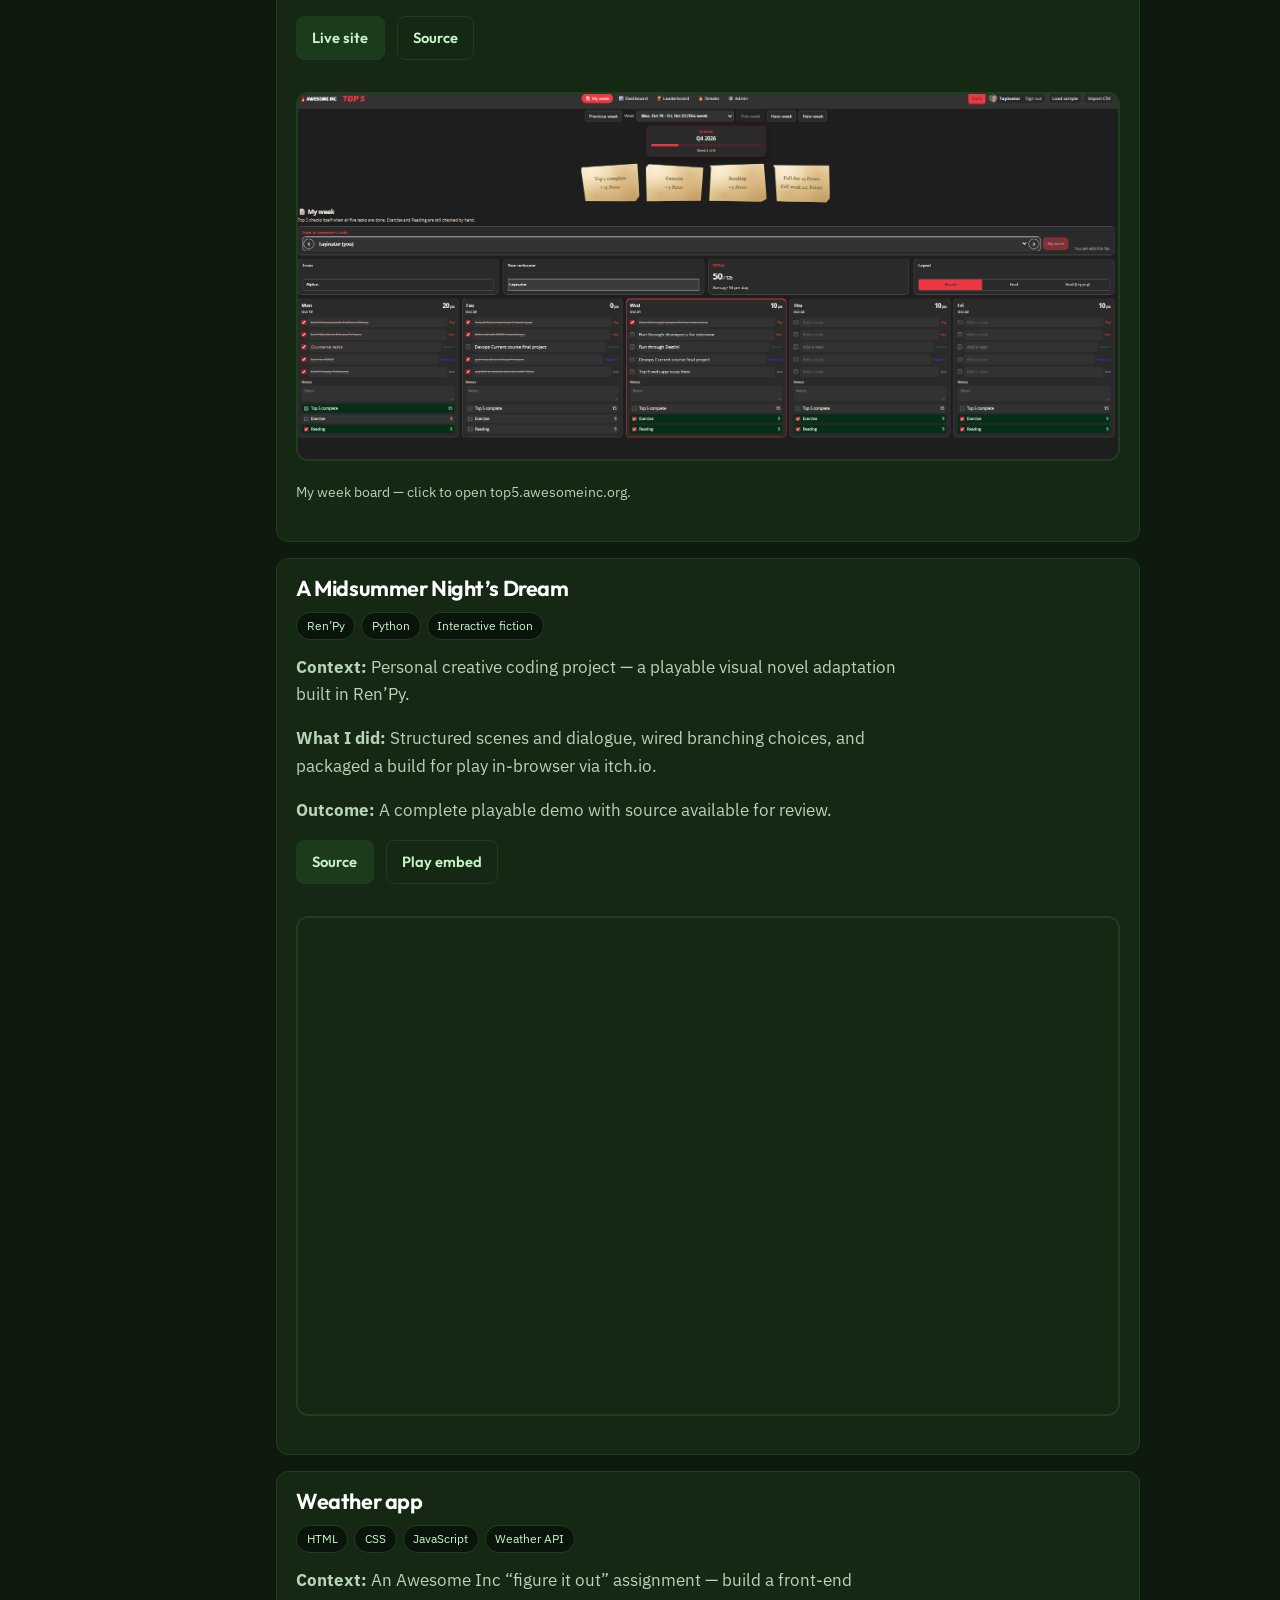
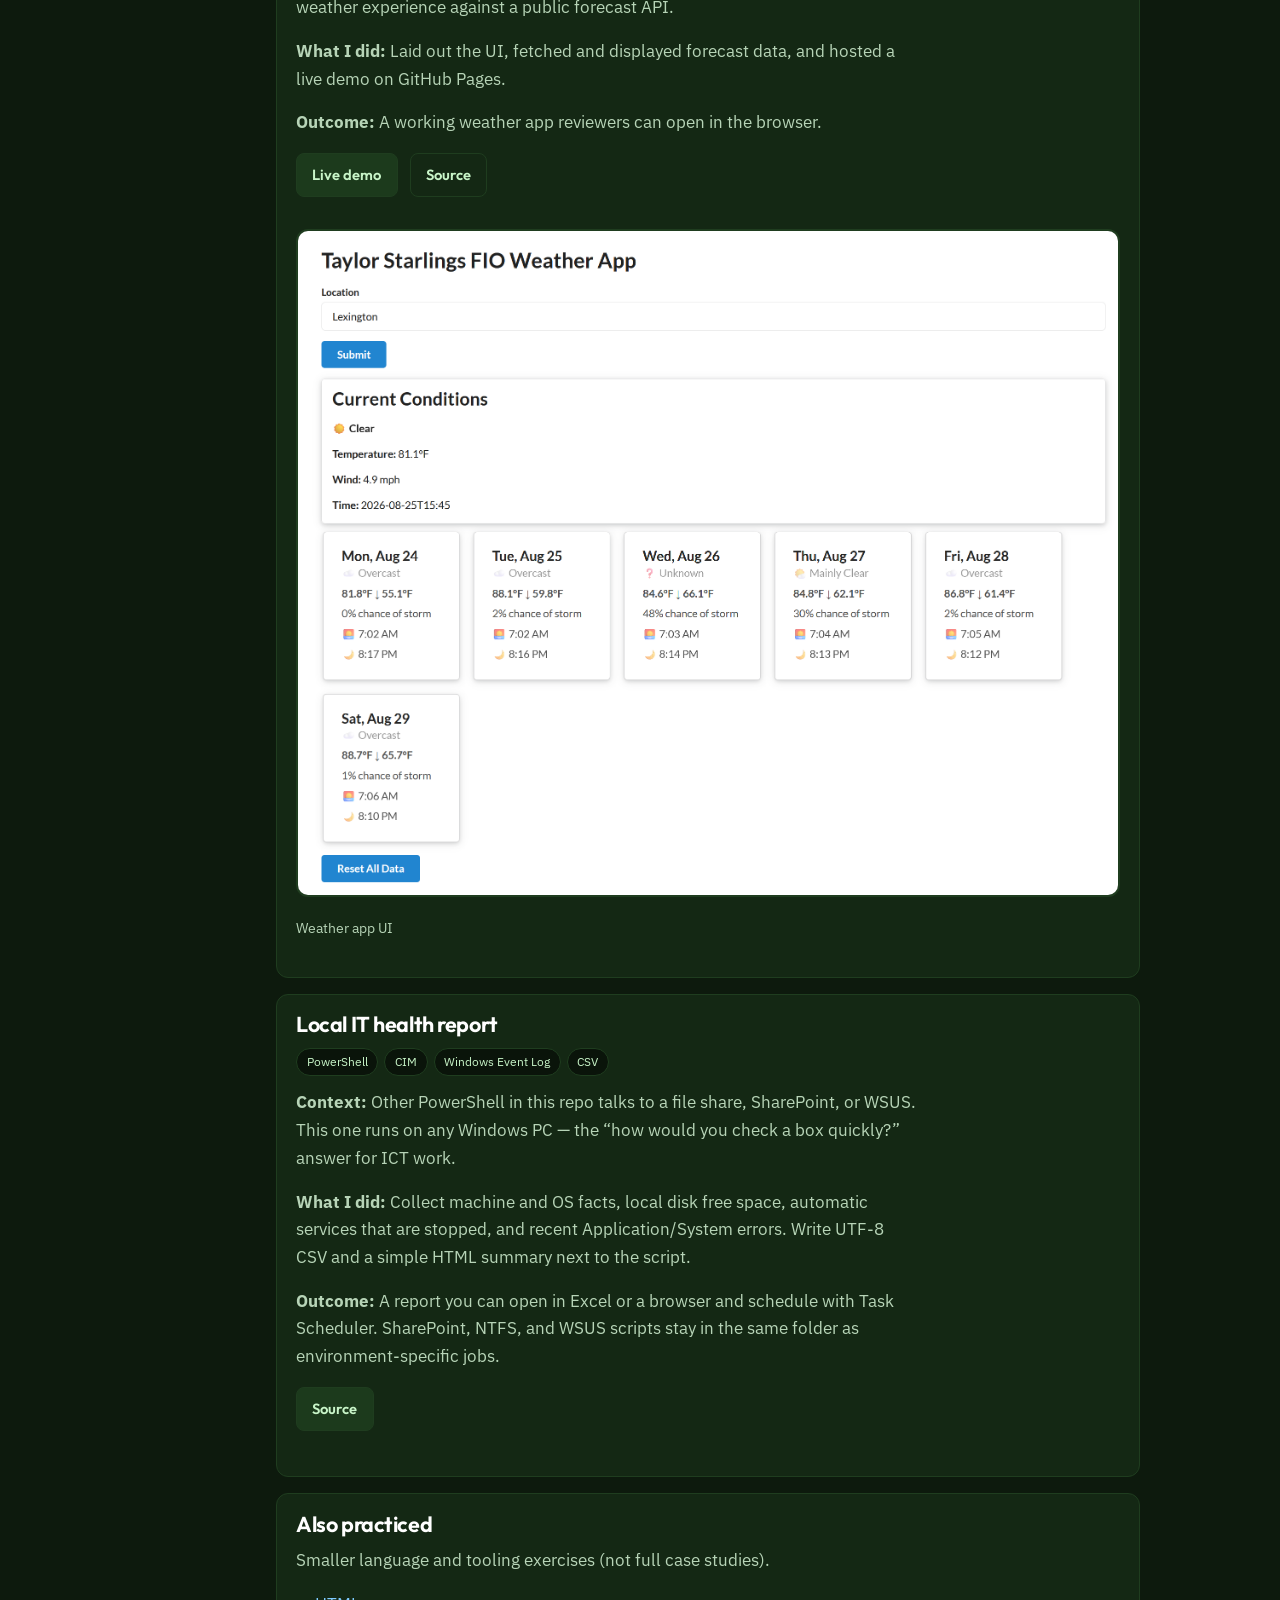
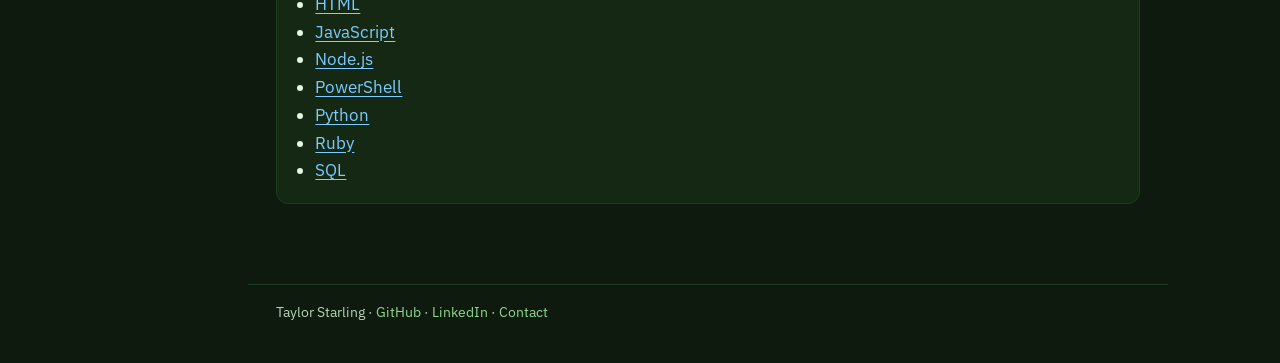
==== commit 7054d8e0: "Top 5 web app tile" ====
--- a/Coding_Projects.html
+++ b/Coding_Projects.html
@@ -195,15 +195,16 @@
         </p>
         <p>
           <strong>Outcome:</strong> Live at
-          <a href="https://top-5-web-app.netlify.app/">top-5-web-app.netlify.app</a>.
+          <a href="https://top5.awesomeinc.org/">top5.awesomeinc.org</a>.
           Checking all five tasks turns on the Top 5 bonus; the database
           enforces who can write.
         </p>
         <p>
-          <a class="cta" href="https://top-5-web-app.netlify.app/">Live site</a>
+          <a class="cta" href="https://top5.awesomeinc.org/">Live site</a>
+          <a class="cta cta-secondary" href="https://github.com/ainc/top-5-web-app">Source</a>
         </p>
         <figure>
-          <a href="https://top-5-web-app.netlify.app/">
+          <a href="https://top5.awesomeinc.org/">
             <img
               src="/images/top5snip.png"
               alt="Top 5 My week board with Monday through Friday task columns, scoring, and Google sign-in"
@@ -211,7 +212,7 @@
             />
           </a>
           <figcaption>
-            My week board — click to open the live app.
+            My week board — click to open top5.awesomeinc.org.
           </figcaption>
         </figure>
       </article>
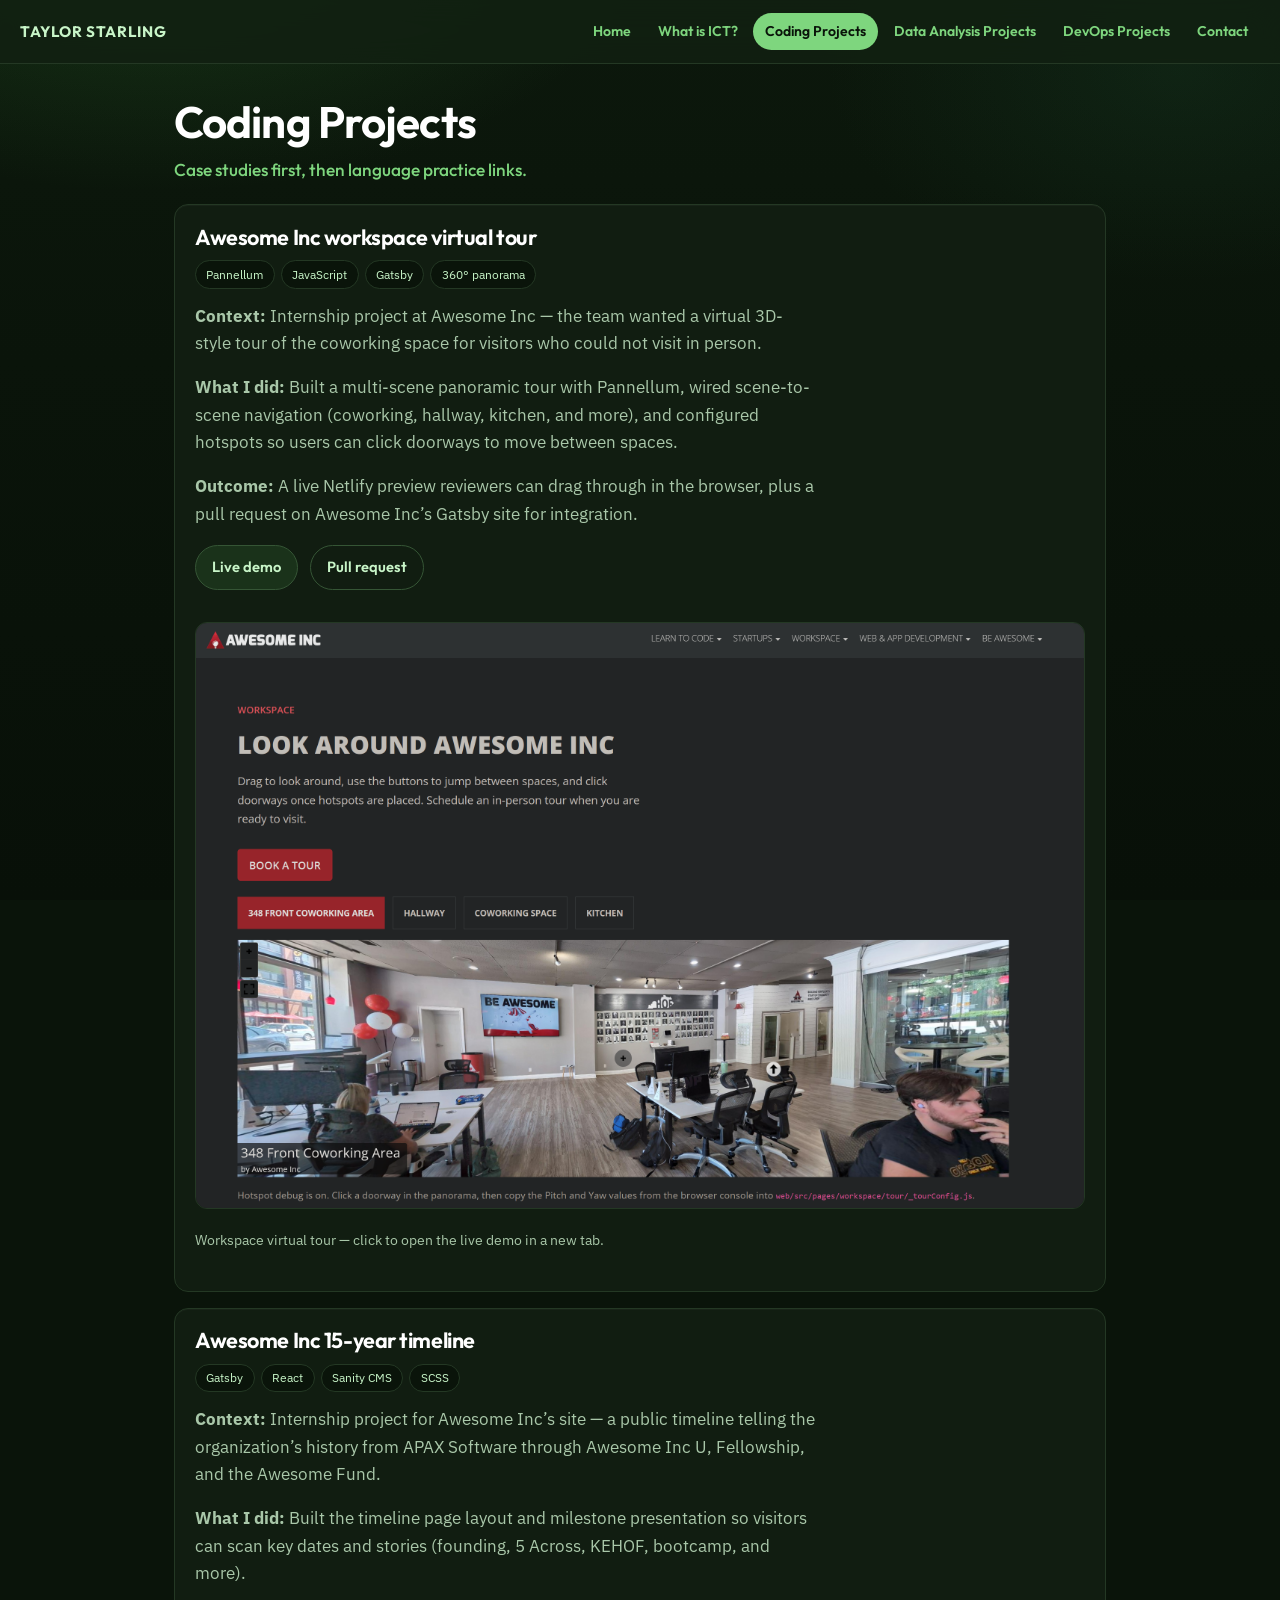
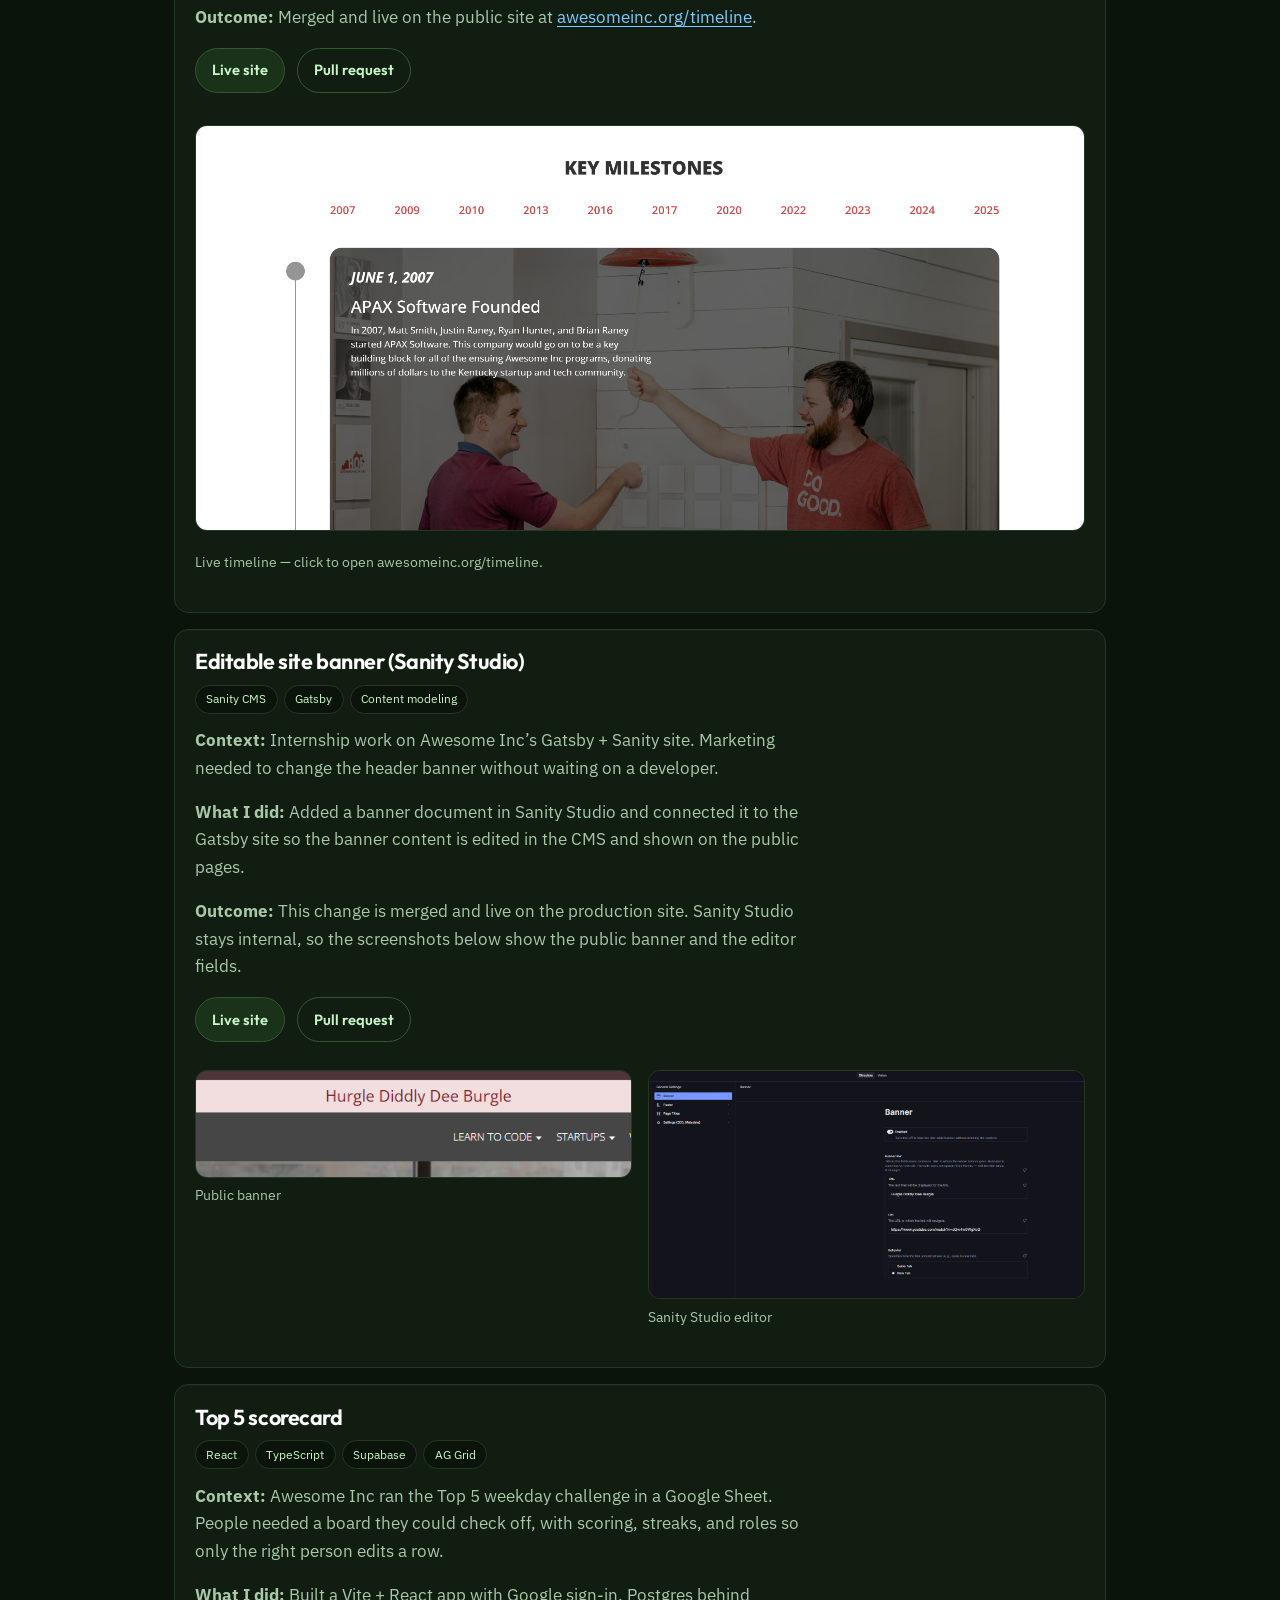
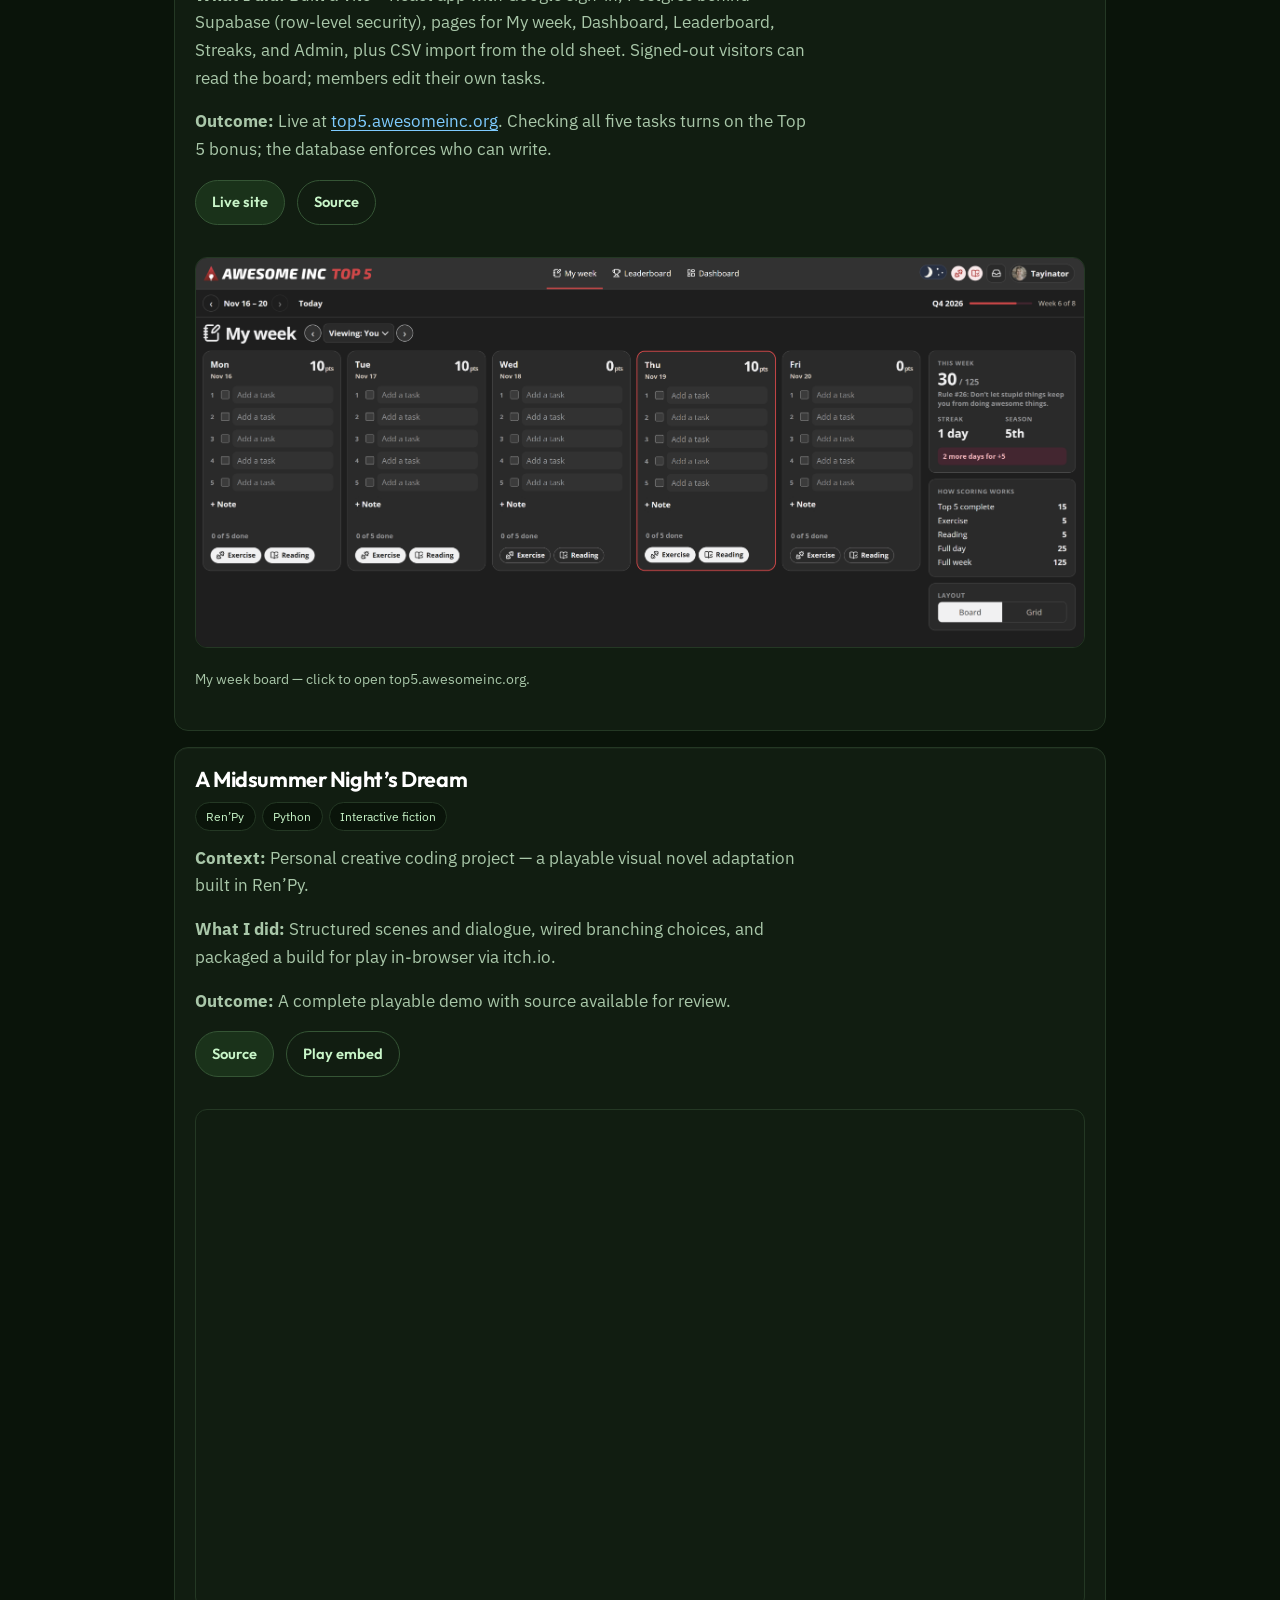
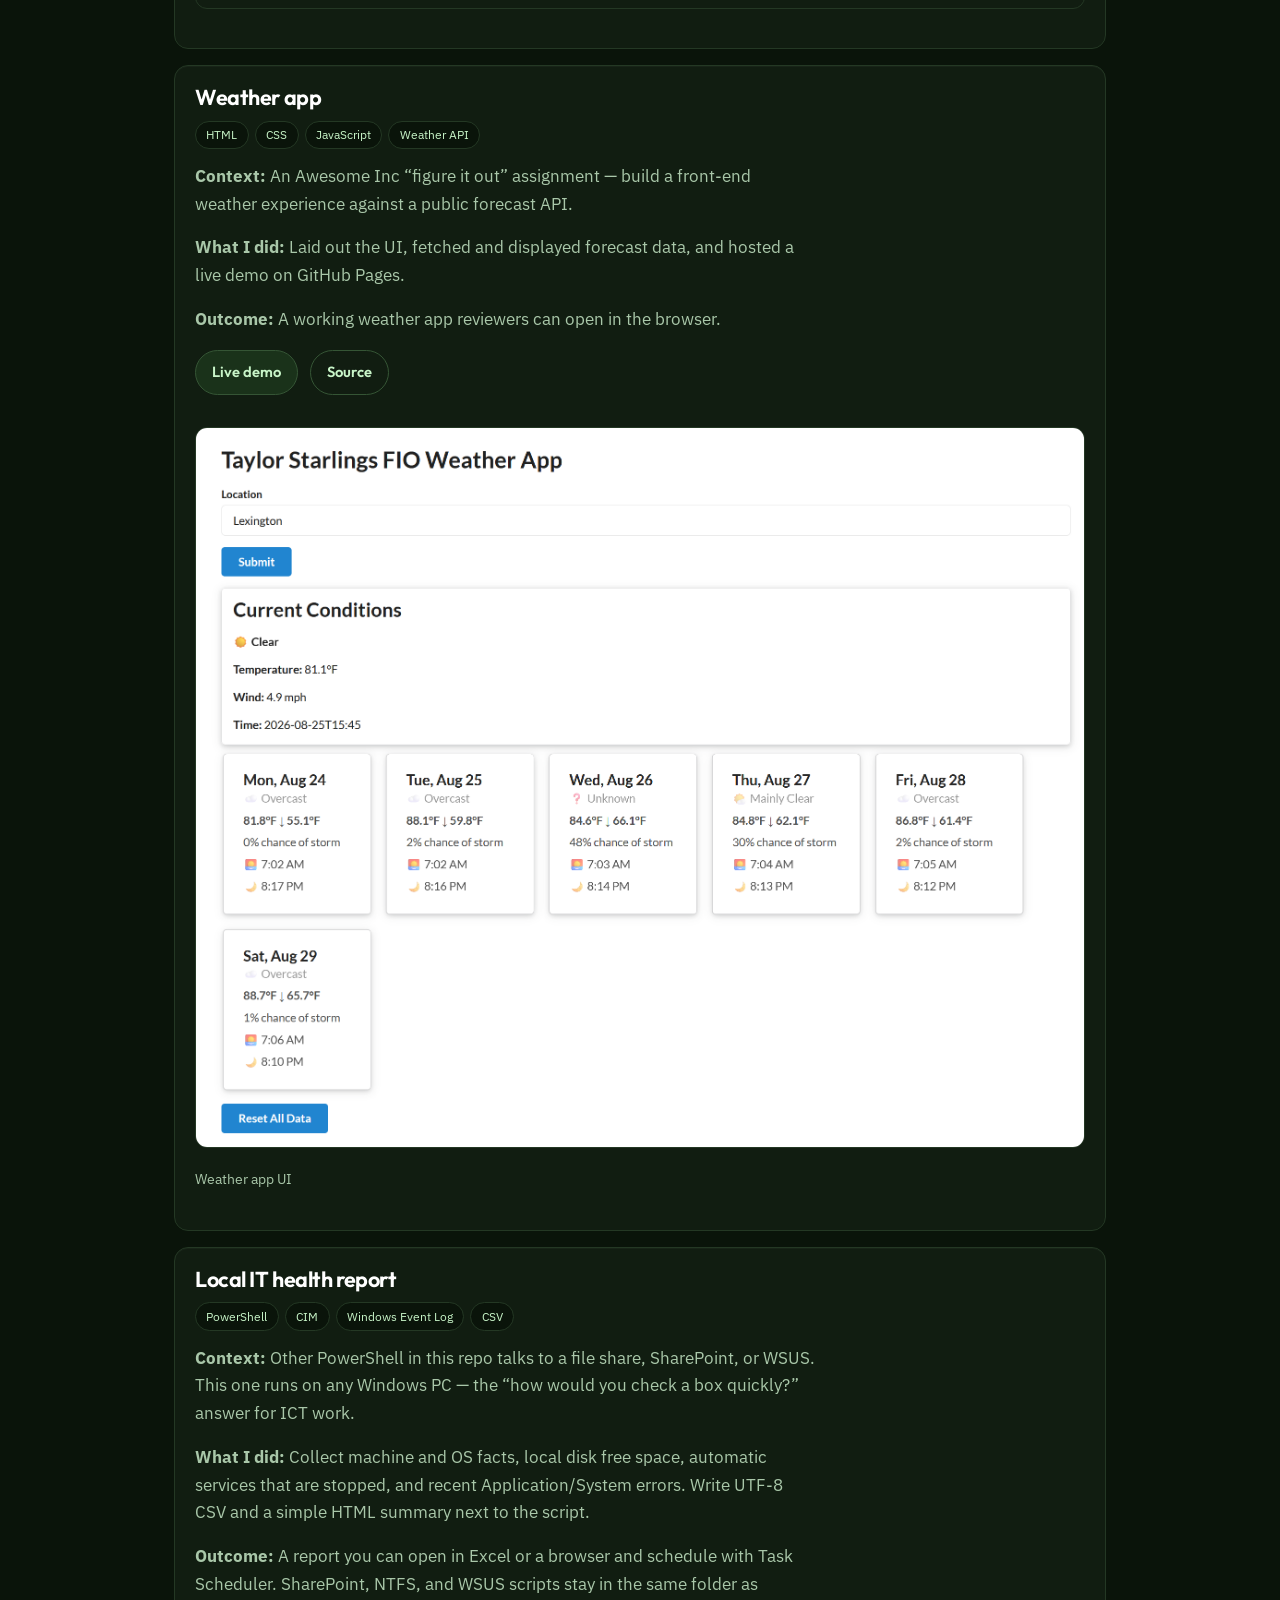
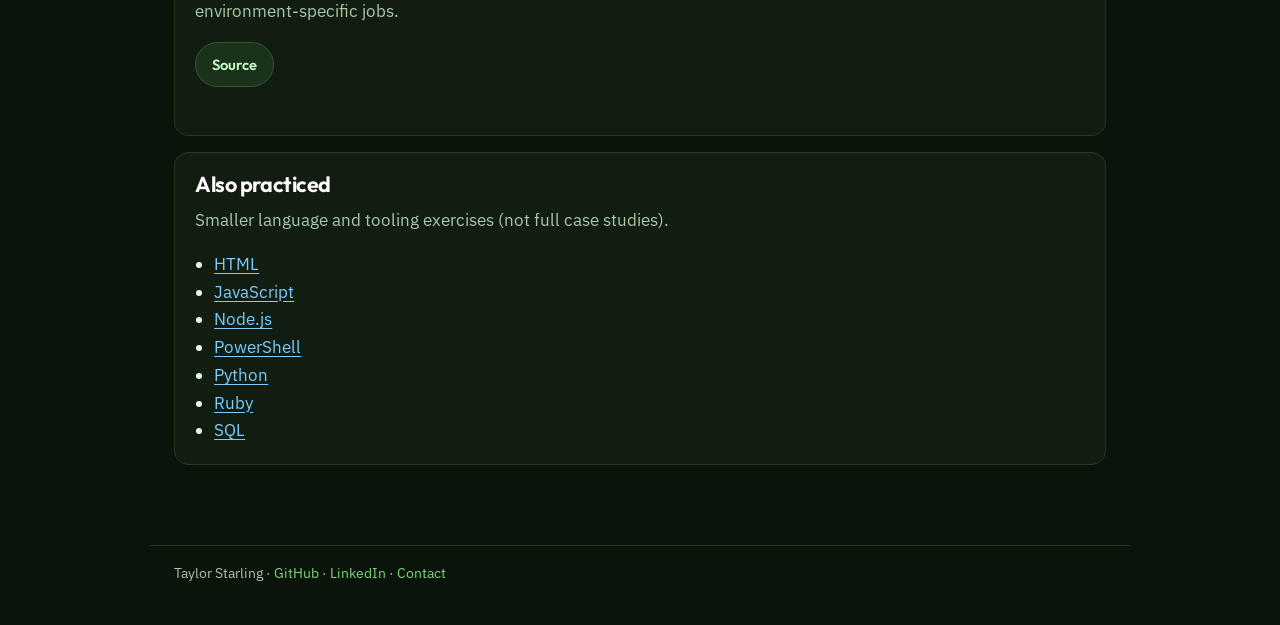
==== commit 1938db9a: "Revamp" ====
--- a/Coding_Projects.html
+++ b/Coding_Projects.html
@@ -30,21 +30,23 @@
   </head>
 
   <body>
-    <nav class="sidenav" aria-label="Primary">
-      <p class="nav-brand">Taylor Starling</p>
-      <a href="/index.html">Home</a>
-      <a href="/What_Is_ICT.html">What is ICT?</a>
-      <a href="/Coding_Projects.html" aria-current="page">Coding Projects</a>
-      <a href="/Data_Analysis_Projects.html">Data Analysis Projects</a>
-      <a href="/DevOps_Projects.html">DevOps Projects</a>
-      <a href="/Contact.html">Contact</a>
-    </nav>
+    <header class="site-header">
+      <a class="nav-brand" href="/index.html">Taylor Starling</a>
+      <nav class="site-nav" aria-label="Primary">
+        <a href="/index.html">Home</a>
+        <a href="/What_Is_ICT.html">What is ICT?</a>
+        <a href="/Coding_Projects.html" aria-current="page">Coding Projects</a>
+        <a href="/Data_Analysis_Projects.html">Data Analysis Projects</a>
+        <a href="/DevOps_Projects.html">DevOps Projects</a>
+        <a href="/Contact.html">Contact</a>
+      </nav>
+    </header>
 
     <main class="main">
       <h1>Coding Projects</h1>
       <p class="tagline">Case studies first, then language practice links.</p>
 
-      <article class="card">
+      <article class="card reveal">
         <h2>Awesome Inc workspace virtual tour</h2>
         <p class="stack">
           <span>Pannellum</span>
@@ -87,7 +89,7 @@
         </figure>
       </article>
 
-      <article class="card" id="ainc-timeline">
+      <article class="card reveal" id="ainc-timeline">
         <h2>Awesome Inc 15-year timeline</h2>
         <p class="stack">
           <span>Gatsby</span>
@@ -127,7 +129,7 @@
         </figure>
       </article>
 
-      <article class="card">
+      <article class="card reveal">
         <h2>Editable site banner (Sanity Studio)</h2>
         <p class="stack">
           <span>Sanity CMS</span>
@@ -173,7 +175,7 @@
         </div>
       </article>
 
-      <article class="card" id="top-5">
+      <article class="card reveal" id="top-5">
         <h2>Top 5 scorecard</h2>
         <p class="stack">
           <span>React</span>
@@ -217,7 +219,7 @@
         </figure>
       </article>
 
-      <article class="card">
+      <article class="card reveal">
         <h2>A Midsummer Night’s Dream</h2>
         <p class="stack">
           <span>Ren’Py</span>
@@ -254,7 +256,7 @@
         </div>
       </article>
 
-      <article class="card">
+      <article class="card reveal">
         <h2>Weather app</h2>
         <p class="stack">
           <span>HTML</span>
@@ -288,7 +290,7 @@
         </figure>
       </article>
 
-      <article class="card" id="it-health-report">
+      <article class="card reveal" id="it-health-report">
         <h2>
           <a href="https://github.com/taystarlingtech/Coding-Practice-Examples/tree/main/Powershell/Local%20IT%20Health%20Report">Local IT health report</a>
         </h2>
@@ -319,7 +321,7 @@
         </p>
       </article>
 
-      <article class="card">
+      <article class="card reveal">
         <h2>
           <a href="https://github.com/taystarlingtech/Coding-Practice-Examples">
             Also practiced
@@ -360,5 +362,6 @@
         <a href="/Contact.html">Contact</a>
       </p>
     </footer>
+    <script src="/site.js" defer></script>
   </body>
 </html>
--- a/style.css
+++ b/style.css
@@ -1,17 +1,20 @@
 @import url("https://fonts.googleapis.com/css2?family=Outfit:wght@400;500;600;700&family=IBM+Plex+Sans:wght@400;500;600&display=swap");
 
 :root {
-  --bg: #0d1a0d;
-  --bg-elevated: #142814;
-  --bg-hover: #1c3a1c;
-  --border: #1f3d1f;
-  --text: #e3f5e3;
-  --muted: #b7d4b7;
-  --accent: #8fd98f;
+  --bg: #0a140a;
+  --bg-elevated: #122012;
+  --bg-hover: #1a321a;
+  --border: #243824;
+  --border-strong: #355535;
+  --text: #e8f6e8;
+  --muted: #a9c7a9;
+  --accent: #7ed67e;
   --accent-strong: #c8f5c8;
   --link: #7ecbff;
-  --nav-width: 220px;
-  --radius: 10px;
+  --header-h: 64px;
+  --radius: 14px;
+  --shadow: 0 10px 30px rgba(0, 0, 0, 0.28);
+  --ease: cubic-bezier(0.22, 1, 0.36, 1);
 }
 
 *,
@@ -24,18 +27,20 @@
   scroll-behavior: smooth;
 }
 
-/* Base page styling */
 body {
-  background-color: #0d1a0d; /* deep forest green */
-  background:
-    radial-gradient(1200px 600px at 10% -10%, #163316 0%, transparent 55%),
-    var(--bg);
-  color: #e3f5e3; /* soft light green */
+  margin: 0;
+  padding: 0;
+  min-height: 100vh;
+  color: var(--text);
   font-family: "IBM Plex Sans", Verdana, sans-serif;
   font-size: 1.05rem;
   line-height: 1.65;
-  margin: 0;
-  padding: 0;
+  background-color: var(--bg);
+  background-image:
+    radial-gradient(900px 480px at 12% -8%, rgba(46, 110, 46, 0.35), transparent 55%),
+    radial-gradient(700px 420px at 92% 8%, rgba(30, 80, 50, 0.22), transparent 50%),
+    linear-gradient(180deg, #0c180c 0%, var(--bg) 40%, #081008 100%);
+  background-attachment: fixed;
 }
 
 h1, h2, h3 {
@@ -46,7 +51,7 @@
   color: #fff;
 }
 
-h1 { font-size: clamp(1.8rem, 3vw, 2.4rem); margin: 0 0 0.4rem; }
+h1 { font-size: clamp(2rem, 4vw, 2.75rem); margin: 0 0 0.45rem; }
 h2 { font-size: 1.35rem; margin: 1.6rem 0 0.6rem; }
 
 h2 a {
@@ -56,137 +61,178 @@
 
 h2 a:hover {
   color: var(--accent-strong);
-  text-decoration: underline;
-}
-
-p { margin: 0 0 1rem; max-width: 62ch; color: var(--muted); }
+}
+
+p {
+  margin: 0 0 1rem;
+  max-width: 62ch;
+  color: var(--muted);
+}
 
 a {
   color: var(--link);
   text-underline-offset: 3px;
+  transition: color 0.2s var(--ease);
 }
 
 a:hover { color: #fff; }
 
+/* Sticky top header — Top 5 style */
+.site-header {
+  position: sticky;
+  top: 0;
+  z-index: 1000;
+  display: flex;
+  align-items: center;
+  justify-content: space-between;
+  gap: 1rem;
+  min-height: var(--header-h);
+  padding: 0.55rem 1.25rem;
+  background: color-mix(in srgb, var(--bg-elevated) 88%, transparent);
+  border-bottom: 1px solid var(--border);
+  backdrop-filter: blur(14px);
+  -webkit-backdrop-filter: blur(14px);
+}
+
 .nav-brand {
-  margin: 0 4px 10px;
-  padding: 4px 8px 10px;
-  border-bottom: 1px solid var(--border);
+  margin: 0;
+  padding: 0;
+  border: 0;
   font-family: Outfit, sans-serif;
-  font-size: 0.85rem;
-  font-weight: 600;
+  font-size: 0.95rem;
+  font-weight: 700;
   letter-spacing: 0.04em;
   text-transform: uppercase;
   color: var(--accent-strong);
-  max-width: none;
+  text-decoration: none;
+  white-space: nowrap;
+  max-width: none;
+  transition: color 0.2s var(--ease), transform 0.2s var(--ease);
+}
+
+.nav-brand:hover {
+  color: #fff;
+  transform: translateY(-1px);
+}
+
+.site-nav {
+  display: flex;
+  flex-wrap: wrap;
+  align-items: center;
+  justify-content: flex-end;
+  gap: 0.2rem;
+}
+
+.site-nav a {
+  display: inline-block;
+  padding: 0.45rem 0.75rem;
+  border-radius: 999px;
+  color: var(--accent);
+  font-family: Outfit, sans-serif;
+  font-size: 0.88rem;
+  font-weight: 600;
+  text-decoration: none;
+  transition:
+    background-color 0.2s var(--ease),
+    color 0.2s var(--ease),
+    transform 0.2s var(--ease);
+}
+
+.site-nav a:hover,
+.site-nav a:focus-visible {
+  color: #fff;
+  background: var(--bg-hover);
+  outline: none;
+  transform: translateY(-1px);
+}
+
+.site-nav a[aria-current="page"] {
+  color: #0a140a;
+  background: var(--accent);
+}
+
+.site-nav a[aria-current="page"]:hover {
+  color: #0a140a;
+  background: var(--accent-strong);
+}
+
+/* Main content */
+.main {
+  margin: 0 auto;
+  padding: 2rem 1.5rem 4rem;
+  width: min(100%, 980px);
+  min-height: calc(100vh - var(--header-h) - 5rem);
 }
 
 .cta {
   display: inline-block;
   margin: 0 0.5rem 0.75rem 0;
-  padding: 0.55rem 0.95rem;
-  border-radius: 8px;
+  padding: 0.6rem 1rem;
+  border-radius: 999px;
   background: var(--bg-hover);
-  border: 1px solid var(--border);
+  border: 1px solid var(--border-strong);
   color: var(--accent-strong);
   font-family: Outfit, sans-serif;
   font-size: 0.92rem;
   font-weight: 600;
   text-decoration: none;
+  transition:
+    background-color 0.2s var(--ease),
+    border-color 0.2s var(--ease),
+    color 0.2s var(--ease),
+    transform 0.18s var(--ease),
+    box-shadow 0.2s var(--ease);
 }
 
 .cta:hover {
   color: #fff;
   background: #234723;
+  border-color: var(--accent);
+  box-shadow: 0 6px 18px rgba(0, 0, 0, 0.25);
+  transform: translateY(-2px);
+}
+
+.cta:active {
+  transform: translateY(0) scale(0.98);
 }
 
 .cta-secondary {
   background: transparent;
 }
 
-/* Sidebar navigation (desktop) */
-.sidenav {
-  width: var(--nav-width);
-  position: fixed;
-  z-index: 1000;
-  top: 16px;
-  left: 12px;
-  background: #142814; /* dark muted green */
-  overflow-x: hidden;
-  padding: 14px 10px;
-  border-radius: var(--radius);
-  border: 1px solid #1f3d1f;
-  box-shadow: 0 8px 24px rgba(0, 0, 0, 0.25);
-}
-
-.sidenav a {
-  padding: 10px 12px;
-  margin: 2px 0;
-  text-decoration: none;
-  font-size: 0.95rem;
-  color: #a8e6a8; /* accessible green */
-  display: block;
-  font-weight: 600;
-  font-family: Outfit, sans-serif;
-  line-height: 1.3;
-  border-radius: 8px;
-}
-
-.sidenav a:hover,
-.sidenav a:focus-visible {
-  color: #ffffff; /* high contrast */
-  background-color: #1c3a1c;
-  outline: none;
-}
-
-.sidenav a[aria-current="page"] {
-  background: var(--bg-hover);
-  color: var(--accent-strong);
-}
-
-/* Main content area */
-.main {
-  margin-left: calc(var(--nav-width) + 28px); /* space for sidebar */
-  margin-top: 24px;
-  padding: 24px 28px 64px;
-  font-size: 1.05rem;
-  line-height: 1.65;
-  color: #e3f5e3;
-  width: auto;
-  max-width: 920px;
-  min-height: 100vh; /* ensures content doesn't collapse */
-}
-
-/* Replace WordPress block behavior */
 .content-block {
   width: 100%;
   max-width: none;
-  margin: 1.5rem 0; /* increased spacing so links don't hide */
-}
-
-/* Responsive images */
+  margin: 1.5rem 0;
+}
+
 .responsive {
   max-width: min(100%, 640px);
   height: auto;
   display: block;
   margin: 1.25rem 0;
   border-radius: 12px;
-  border: 2px solid #1f3d1f;
-}
-
-/* Responsive iframe wrapper */
+  border: 1px solid var(--border);
+  transition: border-color 0.25s var(--ease), transform 0.25s var(--ease);
+}
+
+a:hover > .responsive,
+figure a:hover .responsive {
+  border-color: var(--accent);
+  transform: scale(1.01);
+}
+
 .game-container {
   position: relative;
   width: 100%;
-  max-width: 800px;      /* centers nicely */
-  height: 500px;         /* FIXED height so it doesn't push content down */
-  margin: 20px 0;        /* sits with the text column */
+  max-width: 800px;
+  height: 500px;
+  margin: 20px 0;
   overflow: hidden;
   border-radius: 12px;
-  border: 2px solid #1f3d1f;
-}
-
-/* Make iframe fill the container */
+  border: 1px solid var(--border);
+}
+
 .game-container iframe {
   position: absolute;
   top: 0;
@@ -197,14 +243,25 @@
   display: block;
 }
 
-/* Optional extras — only apply if you add these classes in HTML later */
 .card {
-  background: var(--bg-elevated);
+  background: color-mix(in srgb, var(--bg-elevated) 92%, #000);
   border: 1px solid var(--border);
-  border-radius: 12px;
-  padding: 1.1rem 1.2rem;
+  border-radius: var(--radius);
+  padding: 1.2rem 1.25rem;
   margin: 1rem 0;
   max-width: none;
+  box-shadow: 0 1px 0 rgba(255, 255, 255, 0.03) inset;
+  transition:
+    border-color 0.25s var(--ease),
+    transform 0.25s var(--ease),
+    box-shadow 0.25s var(--ease),
+    background-color 0.25s var(--ease);
+}
+
+.card:hover {
+  border-color: var(--border-strong);
+  box-shadow: var(--shadow);
+  transform: translateY(-3px);
 }
 
 .card h2 { margin-top: 0; }
@@ -219,9 +276,9 @@
   padding: 0.9rem 1rem;
   overflow-x: auto;
   max-width: 100%;
-  background: #0a140a;
+  background: #071007;
   border: 1px solid var(--border);
-  border-radius: 8px;
+  border-radius: 10px;
   color: #d7f0d7;
   font-family: "IBM Plex Mono", Consolas, "Courier New", monospace;
   font-size: 0.78rem;
@@ -278,8 +335,16 @@
   display: grid;
   grid-template-columns: 6.5rem 1fr;
   gap: 0.75rem;
-  padding: 0.75rem 0;
+  align-items: center;
+  padding: 0.85rem 0.2rem;
   border-bottom: 1px solid var(--border);
+  transition: background-color 0.2s var(--ease), padding-left 0.2s var(--ease);
+}
+
+.contact-list li:hover {
+  background: color-mix(in srgb, var(--bg-elevated) 70%, transparent);
+  padding-left: 0.45rem;
+  border-radius: 8px;
 }
 
 .contact-label {
@@ -291,17 +356,19 @@
 
 .hero-image {
   max-width: min(100%, 520px);
+  border-radius: 16px;
 }
 
 .feature-grid {
   display: grid;
-  grid-template-columns: repeat(auto-fit, minmax(min(100%, 340px), 1fr));
-  gap: 0.85rem;
+  grid-template-columns: repeat(auto-fit, minmax(min(100%, 280px), 1fr));
+  gap: 0.9rem;
   margin: 0.5rem 0 1.5rem;
 }
 
 .feature-card {
   margin: 0;
+  cursor: pointer;
 }
 
 .feature-card h3 {
@@ -319,7 +386,6 @@
 
 .feature-card h3 a:hover {
   color: var(--accent-strong);
-  text-decoration: underline;
 }
 
 .feature-card p {
@@ -330,7 +396,7 @@
 .tile-grid {
   display: grid;
   grid-template-columns: repeat(auto-fit, minmax(min(100%, 260px), 1fr));
-  gap: 0.85rem;
+  gap: 0.9rem;
   margin: 0.75rem 0 1.75rem;
 }
 
@@ -385,15 +451,29 @@
   background: #0a140a;
   border: 1px solid var(--border);
   border-radius: 999px;
-  padding: 0.2rem 0.6rem;
+  padding: 0.22rem 0.65rem;
   font-size: 0.75rem;
   color: var(--accent-strong);
+  transition:
+    background-color 0.2s var(--ease),
+    border-color 0.2s var(--ease),
+    transform 0.2s var(--ease);
+}
+
+.card:hover .stack span {
+  border-color: var(--border-strong);
+}
+
+.stack span:hover {
+  background: var(--bg-hover);
+  border-color: var(--accent);
+  transform: translateY(-1px);
 }
 
 .site-footer {
-  margin-left: calc(var(--nav-width) + 28px);
-  max-width: 920px;
-  padding: 0 28px 40px;
+  margin: 0 auto;
+  width: min(100%, 980px);
+  padding: 0 1.5rem 2.5rem;
   border-top: 1px solid var(--border);
 }
 
@@ -431,15 +511,64 @@
   padding: 0.35rem 0.75rem;
   font-size: 0.85rem;
   color: var(--accent-strong);
+  transition:
+    border-color 0.2s var(--ease),
+    background-color 0.2s var(--ease),
+    transform 0.2s var(--ease);
+}
+
+.skills li:hover {
+  border-color: var(--accent);
+  background: var(--bg-hover);
+  transform: translateY(-1px);
 }
 
 .tagline {
   margin: 0 0 1.25rem;
   font-family: Outfit, sans-serif;
-  font-size: 1.05rem;
+  font-size: 1.08rem;
   font-weight: 500;
   color: var(--accent);
   max-width: none;
+}
+
+/* Reveal-on-scroll */
+.reveal {
+  opacity: 0;
+  transform: translateY(14px);
+  transition:
+    opacity 0.55s var(--ease),
+    transform 0.55s var(--ease);
+}
+
+.reveal.is-visible {
+  opacity: 1;
+  transform: translateY(0);
+}
+
+.reveal-delay-1 { transition-delay: 0.06s; }
+.reveal-delay-2 { transition-delay: 0.12s; }
+.reveal-delay-3 { transition-delay: 0.18s; }
+
+/* Page enter */
+.main > h1,
+.main > .tagline {
+  animation: rise-in 0.55s var(--ease) both;
+}
+
+.main > .tagline {
+  animation-delay: 0.08s;
+}
+
+@keyframes rise-in {
+  from {
+    opacity: 0;
+    transform: translateY(10px);
+  }
+  to {
+    opacity: 1;
+    transform: translateY(0);
+  }
 }
 
 #data-quality-checker,
@@ -451,55 +580,58 @@
 #it-health-report,
 #top-5,
 #ainc-timeline {
-  scroll-margin-top: 1rem;
-}
-
-/* Mobile layout */
-@media screen and (max-width: 720px) {
-
-  /* Top bar stays in document flow so titles are never hidden under it */
-  .sidenav {
-    width: 100%;
-    position: sticky;
-    top: 0;
-    left: 0;
-    z-index: 1000;
-    border-radius: 0;
-    padding: 8px 6px;
+  scroll-margin-top: calc(var(--header-h) + 1rem);
+}
+
+h1 {
+  scroll-margin-top: calc(var(--header-h) + 0.5rem);
+}
+
+@media (prefers-reduced-motion: reduce) {
+  html { scroll-behavior: auto; }
+
+  *,
+  *::before,
+  *::after {
+    animation: none !important;
+    transition: none !important;
+  }
+
+  .reveal {
+    opacity: 1;
+    transform: none;
+  }
+}
+
+@media screen and (max-width: 820px) {
+  .site-header {
+    flex-direction: column;
+    align-items: stretch;
+    gap: 0.35rem;
+    padding: 0.65rem 0.85rem 0.75rem;
+  }
+
+  .nav-brand {
     text-align: center;
-    background: #142814;
-    border-bottom: 2px solid #1f3d1f;
-    display: flex;
-    flex-wrap: wrap;
+  }
+
+  .site-nav {
     justify-content: center;
-    box-shadow: none;
-    overflow: visible;
-  }
-
-  .sidenav a {
-    font-size: 0.82rem;
-    padding: 8px 10px;
-    display: inline-block;
+  }
+
+  .site-nav a {
+    font-size: 0.8rem;
+    padding: 0.4rem 0.65rem;
   }
 
   .main {
-    margin-left: 0;
-    margin-top: 0;
+    padding: 1.25rem 1rem 3rem;
     font-size: 17px;
-    padding: 16px 16px 48px;
   }
 
   .game-container {
-    height: 350px;   /* smaller height for phones */
+    height: 350px;
     max-width: 100%;
-  }
-
-  .nav-brand {
-    width: 100%;
-    margin: 0 0 4px;
-    padding: 2px 8px 6px;
-    border-bottom: 1px solid var(--border);
-    text-align: center;
   }
 
   .contact-list li {
@@ -508,38 +640,22 @@
   }
 
   .site-footer {
-    margin-left: 0;
-    padding: 0 16px 32px;
-  }
-
-  #data-quality-checker,
-  #web-scraping-pipeline,
-  #csv-to-sql-loader,
-  #api-data-extractor,
-  #incremental-data-loader,
-  #sql-reporting-workshop,
-  #it-health-report,
-  #top-5,
-  #ainc-timeline {
-    scroll-margin-top: 8rem;
-  }
-
-  h1 {
-    scroll-margin-top: 8rem;
-  }
-}
-
-/* Extra small screens */
+    padding: 0 1rem 2rem;
+  }
+}
+
 @media screen and (max-width: 600px) {
-  .sidenav a {
-    font-size: 16px;
-    padding: 8px;
-  }
+  .site-nav a {
+    font-size: 0.78rem;
+    padding: 0.35rem 0.55rem;
+  }
+
   .game-container {
-    height: 350px;   /* smaller height for phones */
-    max-width: 100%;
-  }
-  .main {
-    font-size: 17px;
-  }
-}+    height: 320px;
+  }
+}
+
+/* Back-compat: old .sidenav pages still look intentional if any remain */
+.sidenav {
+  display: none;
+}
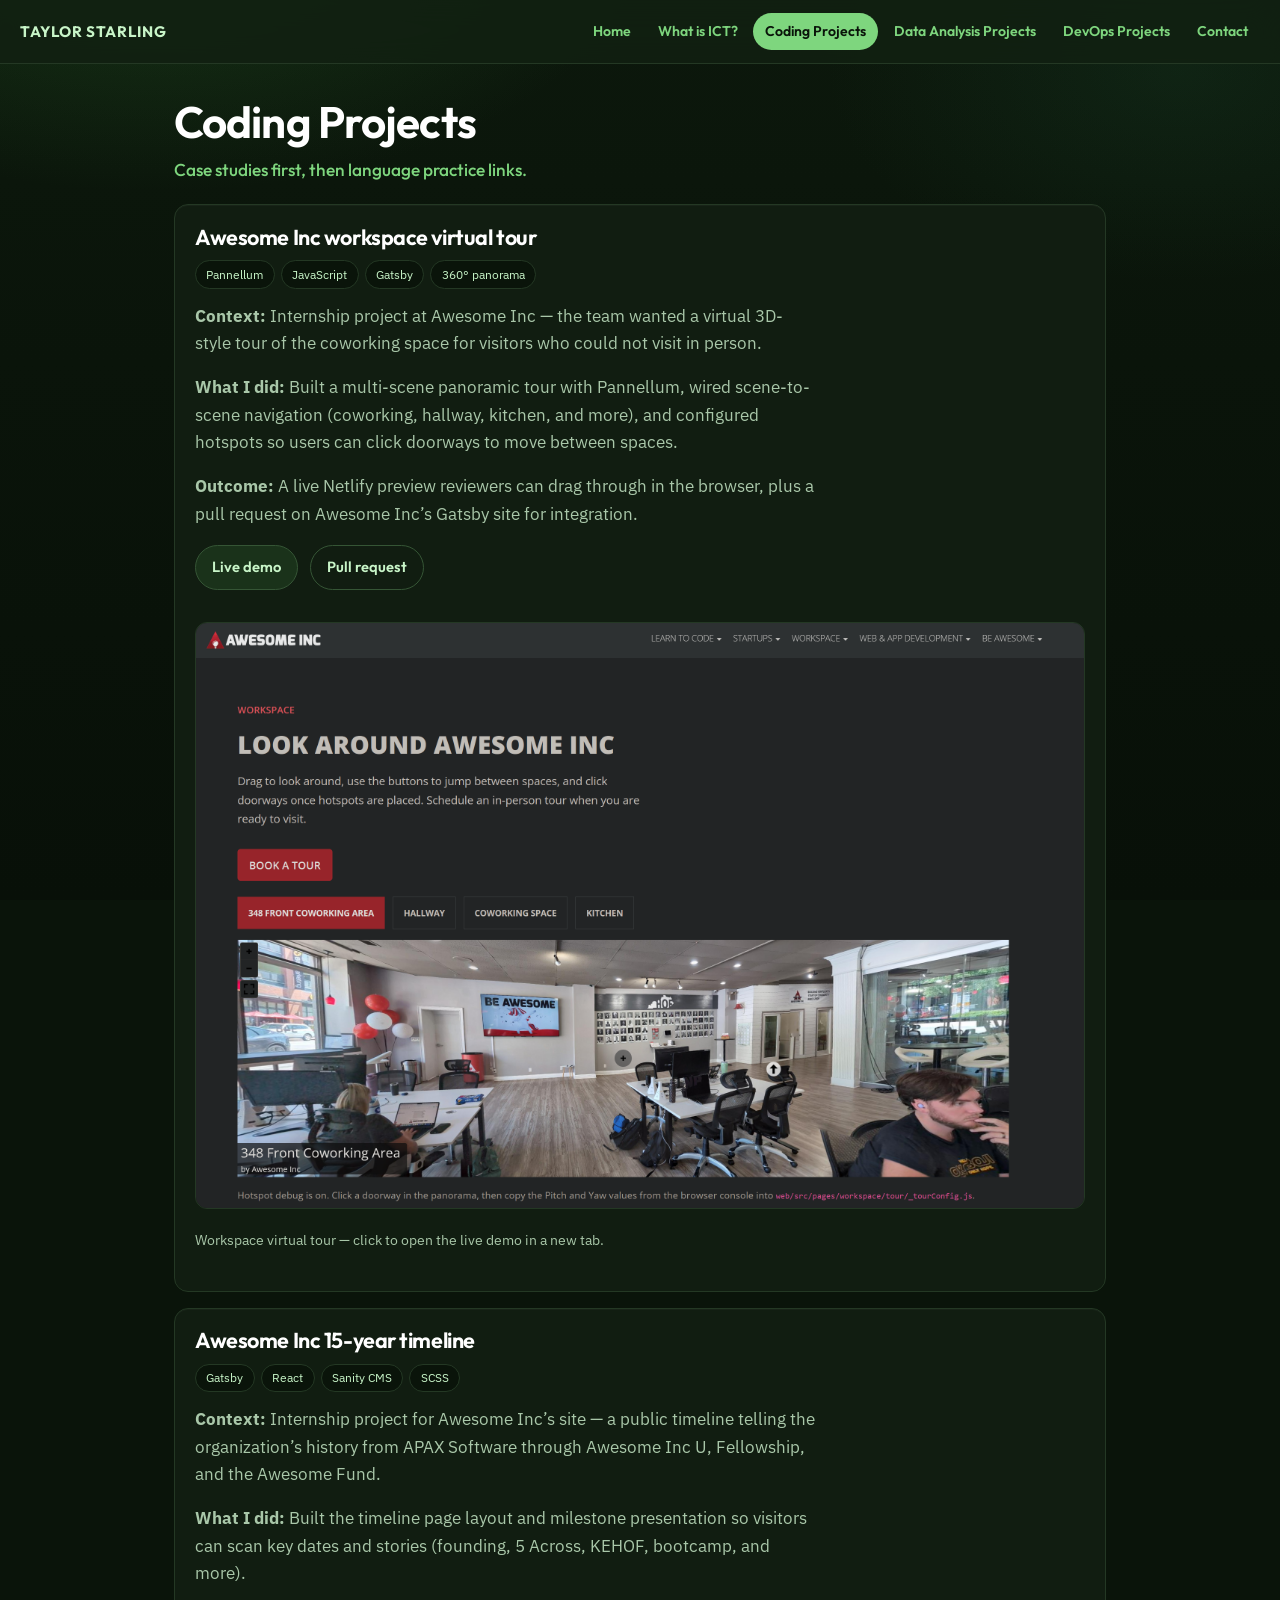
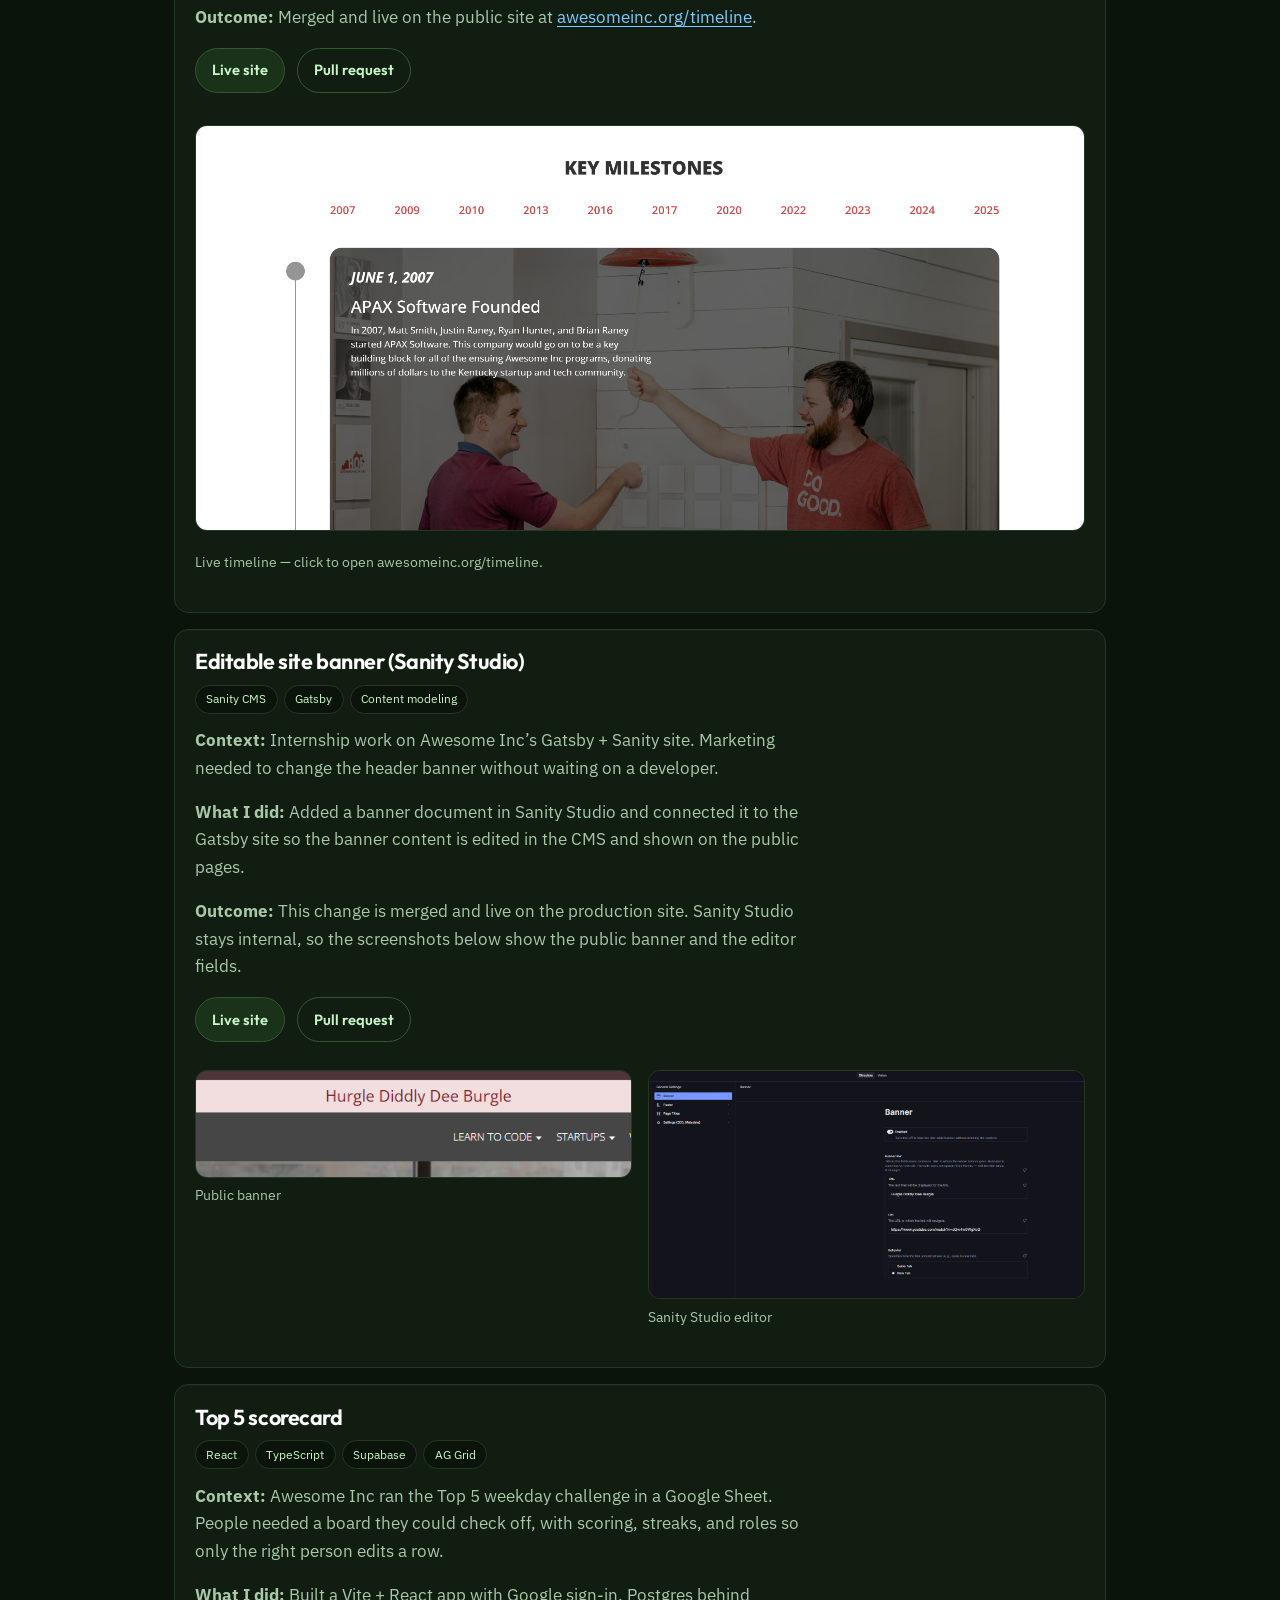
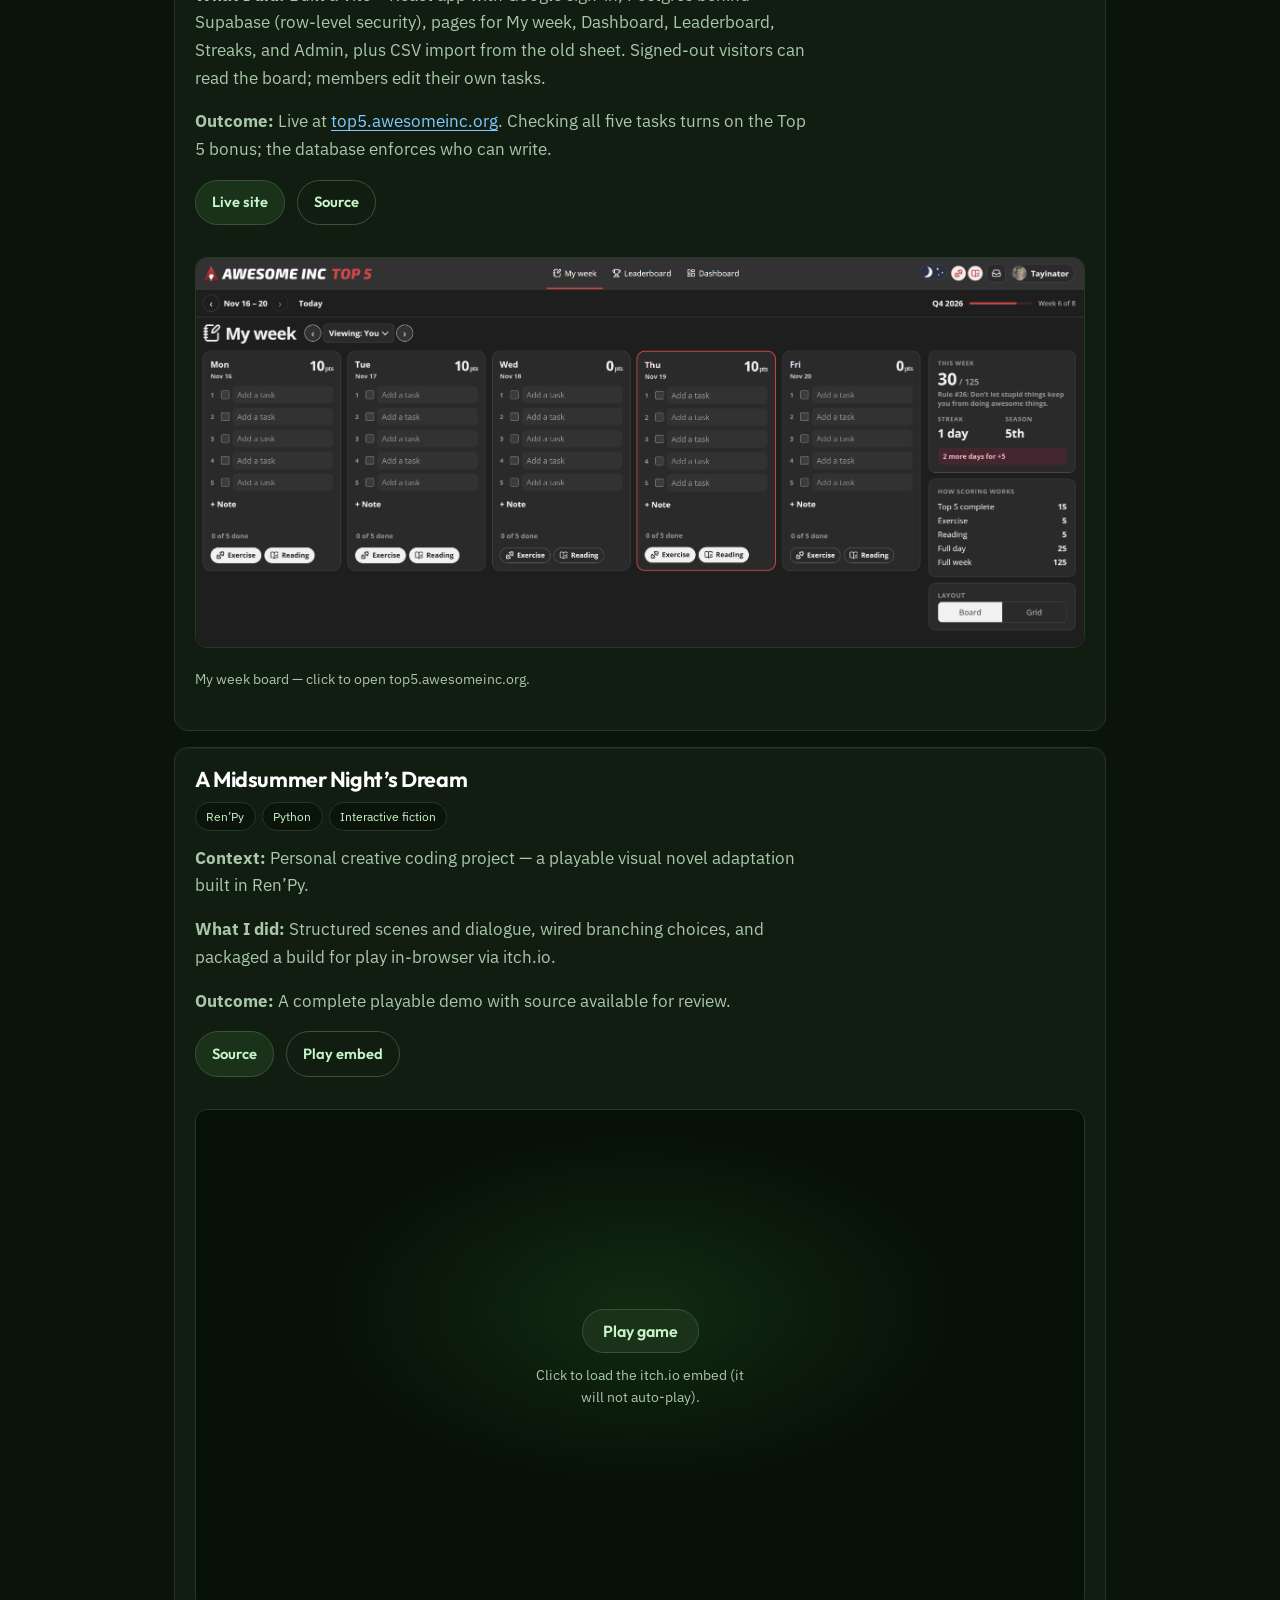
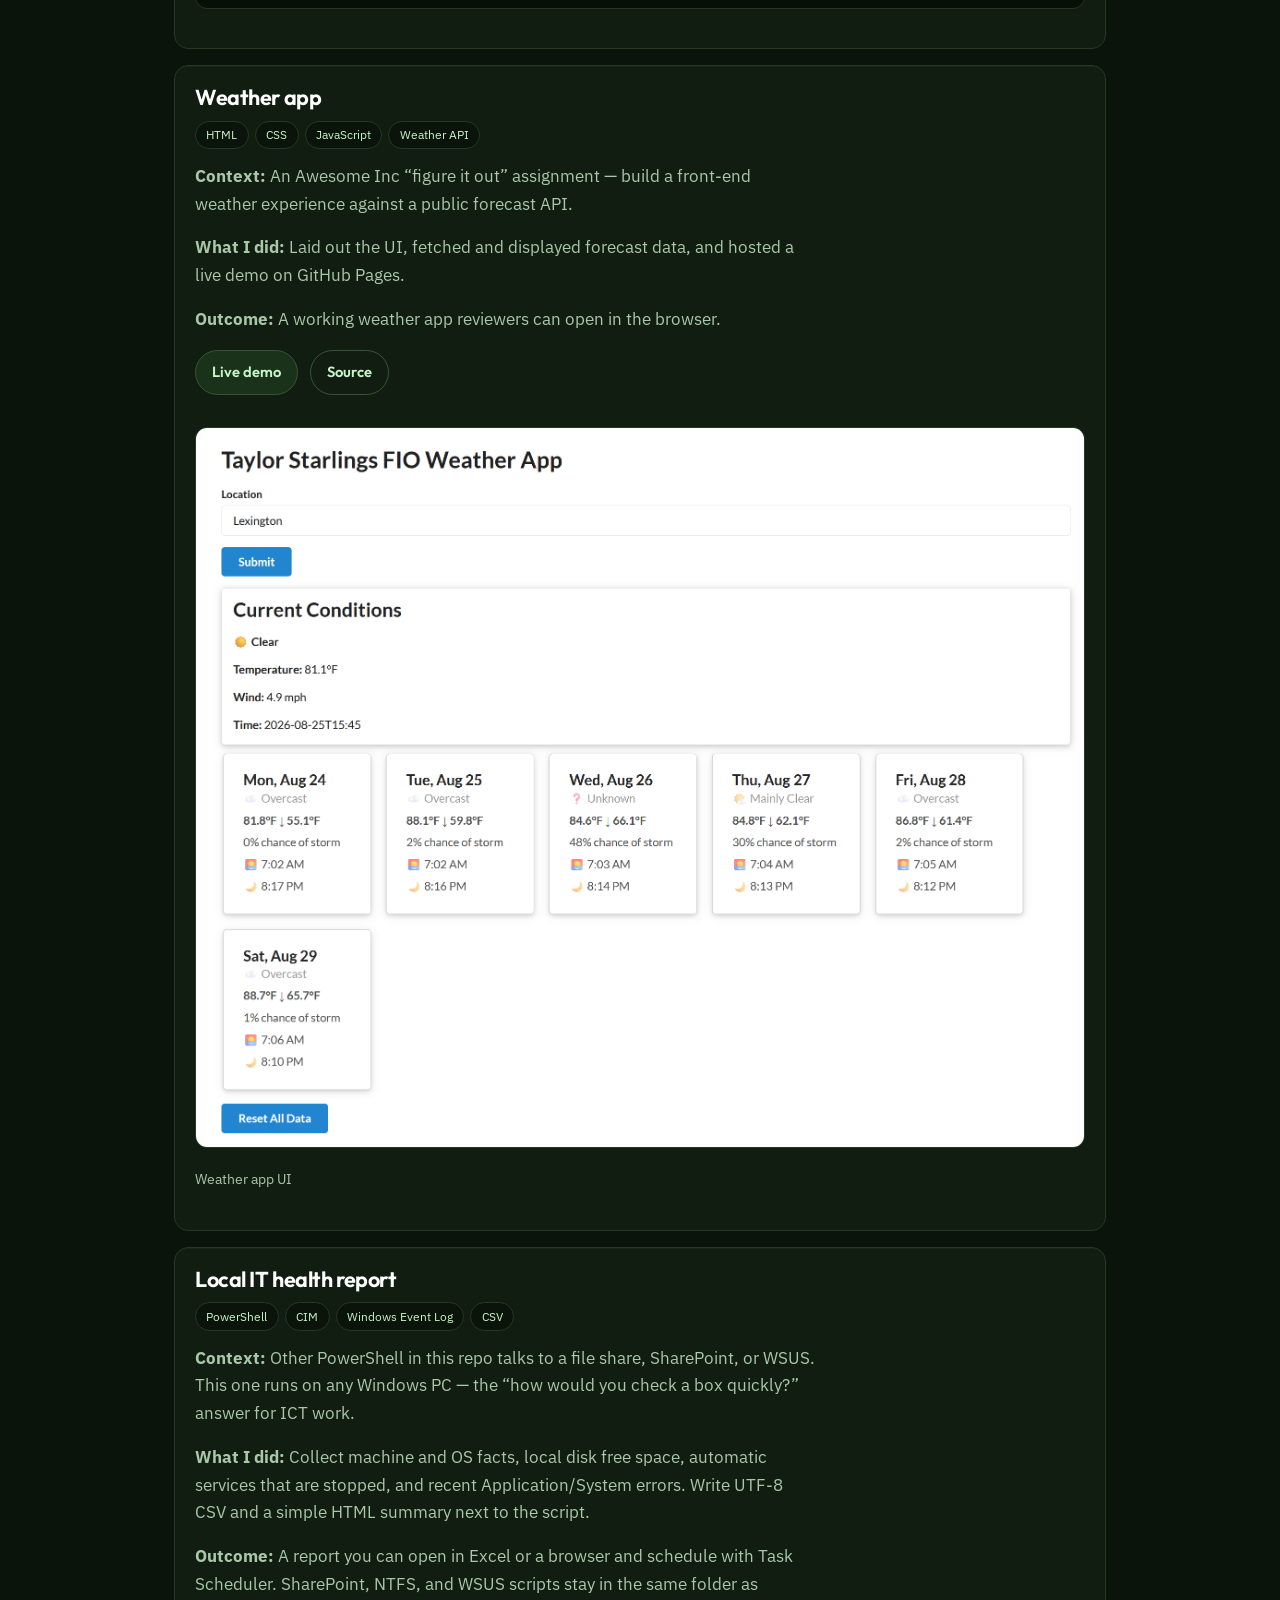
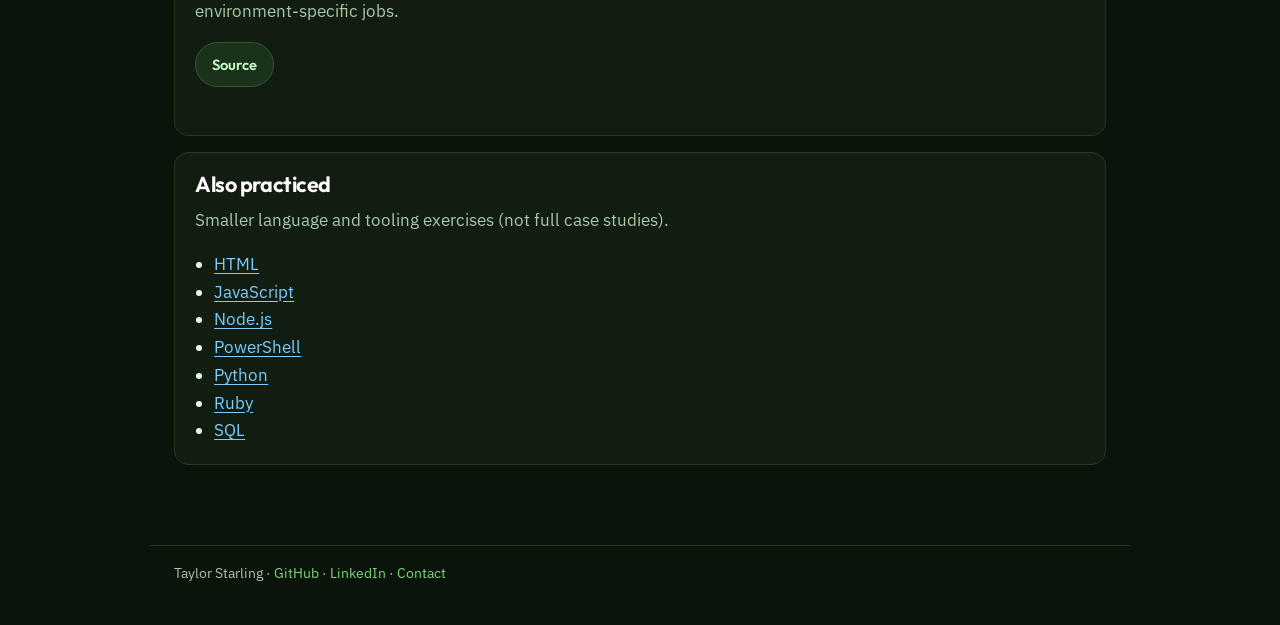
==== commit 0ed2bda8: "Midsummer nights dream click to play instead of autoplay" ====
--- a/Coding_Projects.html
+++ b/Coding_Projects.html
@@ -25,7 +25,7 @@
 
     <title>Coding Projects — Taylor Starling</title>
 
-    <link href="/style.css" rel="stylesheet" type="text/css" media="all" />
+    <link href="/style.css?v=20261119b" rel="stylesheet" type="text/css" media="all" />
     <link rel="icon" type="image/png" href="/images/GreenTea.png" />
   </head>
 
@@ -243,16 +243,15 @@
           <a class="cta cta-secondary" href="https://itch.io/embed-upload/17731059?color=333333">Play embed</a>
         </p>
 
-        <div class="game-container">
-          <iframe
-            src="https://itch.io/embed-upload/17731059?color=333333"
-            title="A Midsummer Night’s Dream — playable embed"
-            allow="fullscreen; autoplay; encrypted-media"
-            allowfullscreen
-            loading="eager"
-            width="100%"
-            height="100%">
-          </iframe>
+        <div
+          class="game-container"
+          data-embed-src="https://itch.io/embed-upload/17731059?color=333333"
+          data-embed-title="A Midsummer Night’s Dream — playable embed"
+        >
+          <button type="button" class="game-play-btn">
+            Play game
+          </button>
+          <p class="game-play-note">Click to load the itch.io embed (it will not auto-play).</p>
         </div>
       </article>
 
@@ -362,6 +361,6 @@
         <a href="/Contact.html">Contact</a>
       </p>
     </footer>
-    <script src="/site.js" defer></script>
+    <script src="/site.js?v=20261119b" defer></script>
   </body>
 </html>
--- a/style.css
+++ b/style.css
@@ -124,7 +124,8 @@
 }
 
 .site-nav a {
-  display: inline-block;
+  display: inline-flex;
+  align-items: center;
   padding: 0.45rem 0.75rem;
   border-radius: 999px;
   color: var(--accent);
@@ -231,6 +232,19 @@
   overflow: hidden;
   border-radius: 12px;
   border: 1px solid var(--border);
+  background:
+    radial-gradient(500px 280px at 50% 40%, rgba(46, 110, 46, 0.28), transparent 65%),
+    #071007;
+  display: flex;
+  flex-direction: column;
+  align-items: center;
+  justify-content: center;
+  gap: 0.65rem;
+}
+
+.game-container.is-playing {
+  display: block;
+  background: #071007;
 }
 
 .game-container iframe {
@@ -241,6 +255,41 @@
   height: 100%;
   border: none;
   display: block;
+}
+
+.game-play-btn {
+  appearance: none;
+  cursor: pointer;
+  border: 1px solid var(--border-strong);
+  border-radius: 999px;
+  padding: 0.7rem 1.25rem;
+  background: var(--bg-hover);
+  color: var(--accent-strong);
+  font-family: Outfit, sans-serif;
+  font-size: 1rem;
+  font-weight: 600;
+  transition:
+    background-color 0.2s var(--ease),
+    border-color 0.2s var(--ease),
+    color 0.2s var(--ease),
+    transform 0.18s var(--ease);
+}
+
+.game-play-btn:hover,
+.game-play-btn:focus-visible {
+  color: #fff;
+  background: #234723;
+  border-color: var(--accent);
+  outline: none;
+  transform: translateY(-2px);
+}
+
+.game-play-note {
+  margin: 0;
+  max-width: 28ch;
+  text-align: center;
+  font-size: 0.85rem;
+  color: var(--muted);
 }
 
 .card {
@@ -603,7 +652,7 @@
   }
 }
 
-@media screen and (max-width: 820px) {
+@media screen and (max-width: 720px) {
   .site-header {
     flex-direction: column;
     align-items: stretch;
@@ -620,6 +669,8 @@
   }
 
   .site-nav a {
+    display: inline-flex;
+    align-items: center;
     font-size: 0.8rem;
     padding: 0.4rem 0.65rem;
   }
@@ -655,7 +706,62 @@
   }
 }
 
-/* Back-compat: old .sidenav pages still look intentional if any remain */
+/*
+  Back-compat: if a page still uses .sidenav (old markup on Neocities),
+  show it as a sticky top bar instead of hiding it.
+*/
 .sidenav {
-  display: none;
-}
+  position: sticky;
+  top: 0;
+  z-index: 1000;
+  display: flex;
+  flex-wrap: wrap;
+  align-items: center;
+  justify-content: center;
+  gap: 0.2rem;
+  width: 100%;
+  margin: 0;
+  padding: 0.65rem 0.85rem;
+  background: color-mix(in srgb, var(--bg-elevated) 88%, transparent);
+  border: 0;
+  border-bottom: 1px solid var(--border);
+  border-radius: 0;
+  box-shadow: none;
+  overflow: visible;
+  backdrop-filter: blur(14px);
+  -webkit-backdrop-filter: blur(14px);
+}
+
+.sidenav .nav-brand,
+.sidenav > p.nav-brand {
+  width: 100%;
+  margin: 0 0 0.25rem;
+  text-align: center;
+  border: 0;
+  padding: 0;
+}
+
+.sidenav a {
+  display: inline-block;
+  padding: 0.4rem 0.7rem;
+  margin: 0;
+  border-radius: 999px;
+  color: var(--accent);
+  font-family: Outfit, sans-serif;
+  font-size: 0.85rem;
+  font-weight: 600;
+  text-decoration: none;
+  line-height: 1.3;
+}
+
+.sidenav a:hover,
+.sidenav a:focus-visible {
+  color: #fff;
+  background: var(--bg-hover);
+  outline: none;
+}
+
+.sidenav a[aria-current="page"] {
+  color: #0a140a;
+  background: var(--accent);
+}
